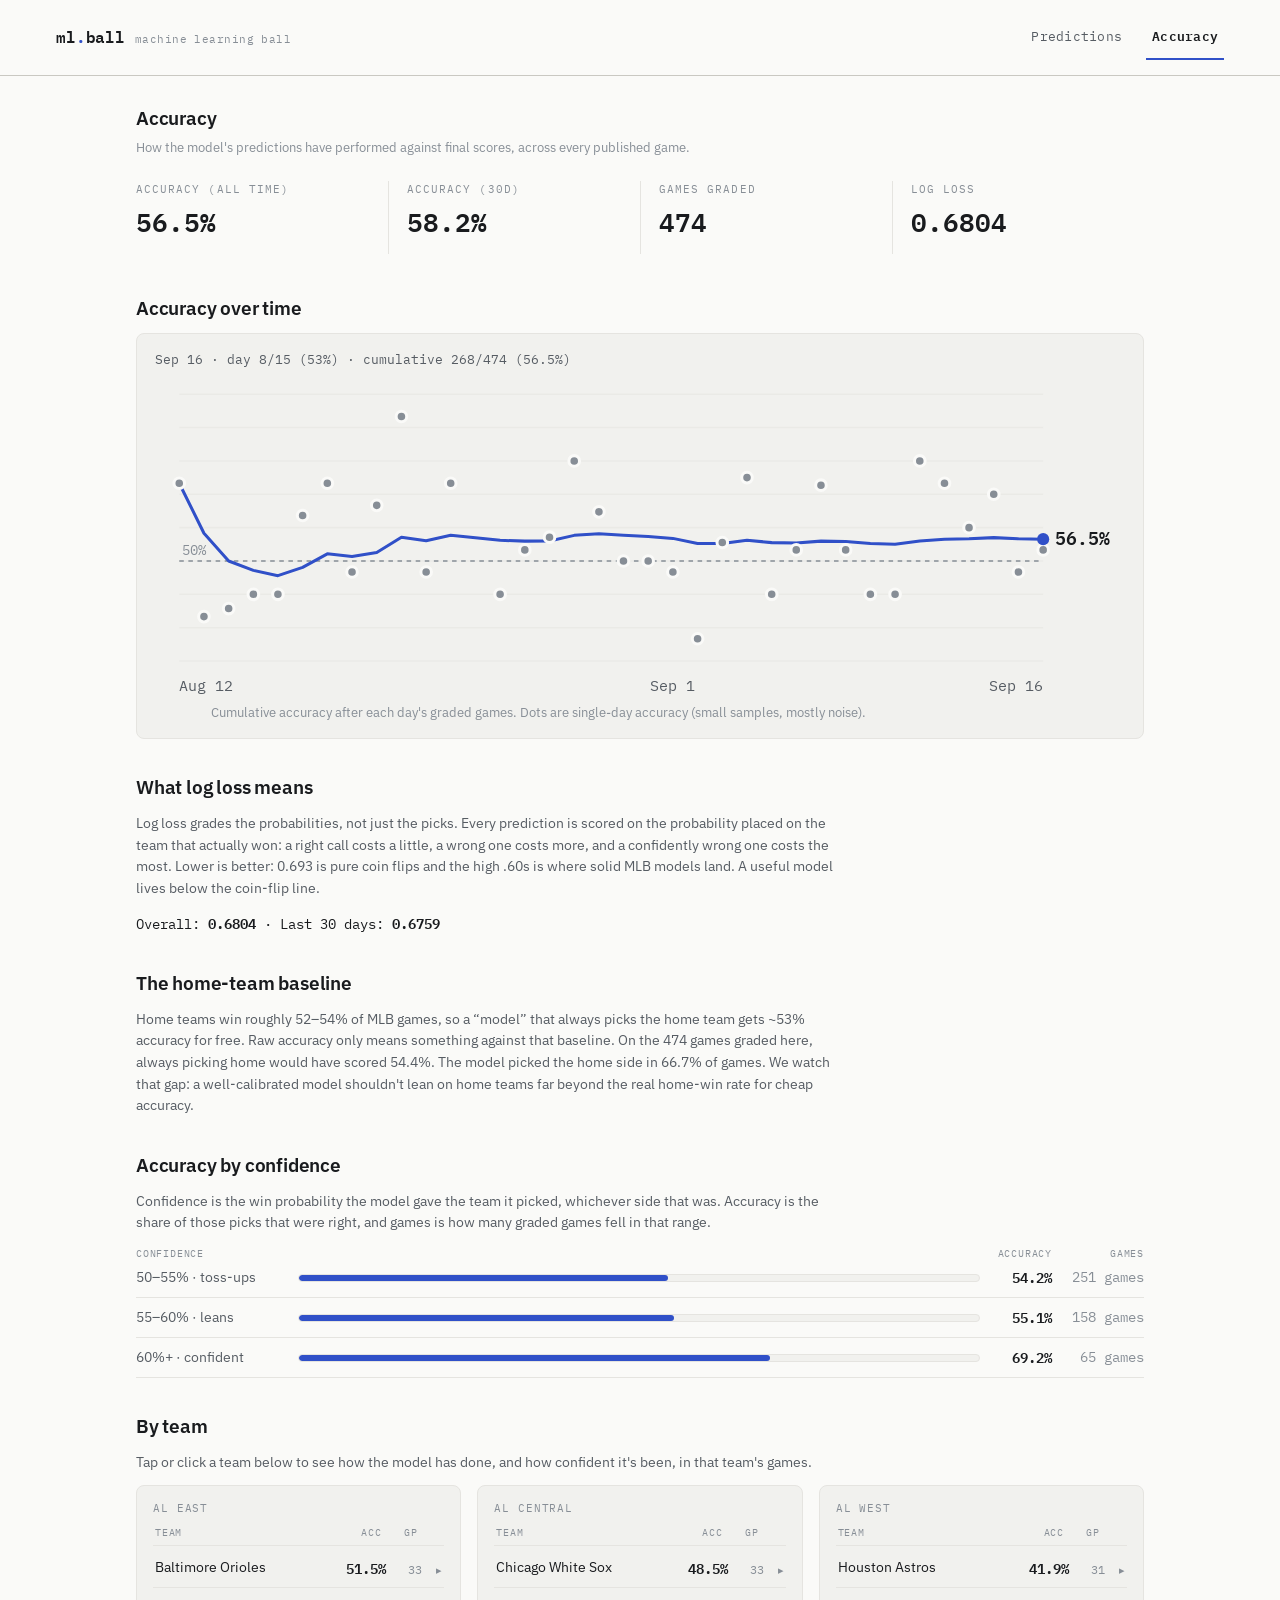
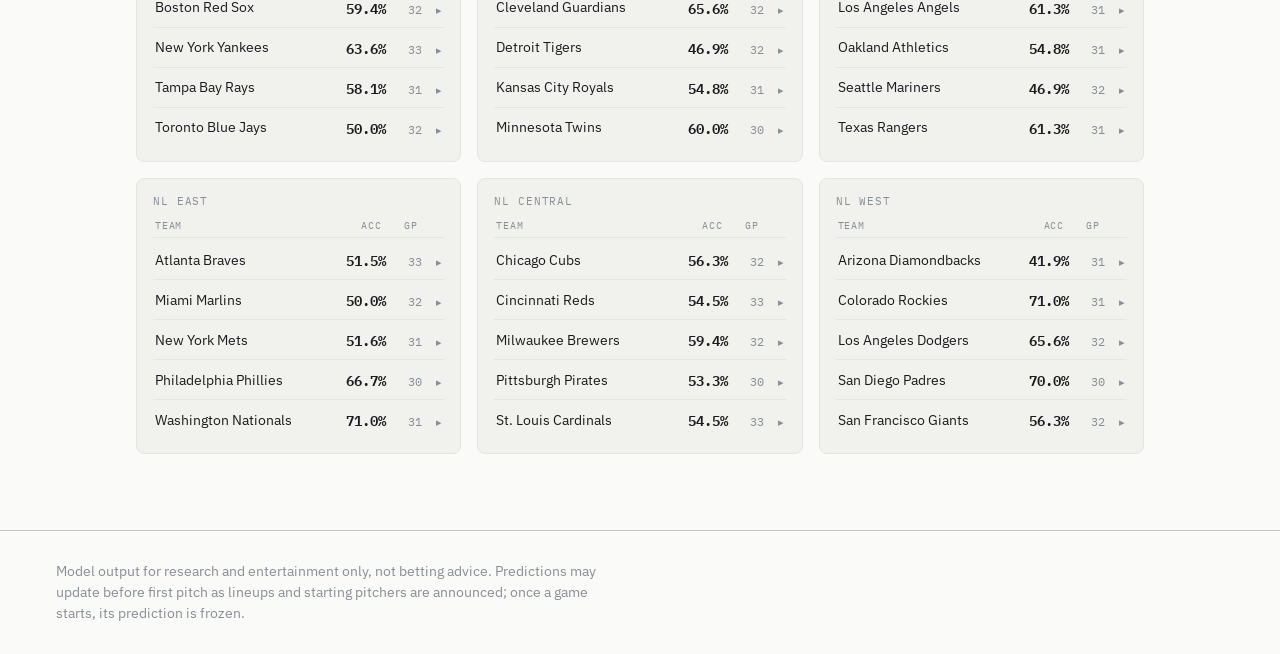
==== accuracy.html @ 1ff34211 "Sticky headers, preview ledger rebuild, mobile lineup readability Predictions page: - Section labels" ====
<!DOCTYPE html>
<html lang="en">
<head>
  <meta charset="utf-8" />
  <!-- Google tag (gtag.js) -->
  <script async src="https://www.googletagmanager.com/gtag/js?id=G-3453N0WTH1"></script>
  <script>
    window.dataLayer = window.dataLayer || [];
    function gtag(){dataLayer.push(arguments);}
    gtag('js', new Date());
    gtag('config', 'G-3453N0WTH1');
  </script>
  <meta name="viewport" content="width=device-width, initial-scale=1" />
  <title>Accuracy · ml.ball</title>
  <meta name="description" content="How accurate are ml.ball's MLB win-probability predictions? Track record, calibration, and per-team breakdowns." />
  <link rel="icon" href="data:image/svg+xml,<svg xmlns=%22http://www.w3.org/2000/svg%22 viewBox=%220 0 100 100%22><text y=%22.9em%22 font-size=%2290%22>⚾</text></svg>" />
  <link rel="preconnect" href="https://fonts.googleapis.com" />
  <link rel="preconnect" href="https://fonts.gstatic.com" crossorigin />
  <link href="https://fonts.googleapis.com/css2?family=IBM+Plex+Sans:wght@400;500;600&family=IBM+Plex+Mono:wght@400;500;600&display=swap" rel="stylesheet" />
  <link rel="stylesheet" href="assets/site.css?v=6c0a5f46" />
</head>
<body>
  <header class="nav">
    <div class="brand-group">
      <a class="brand" href="./" title="machine learning ball · major league baseball">ml<span class="dot">.</span>ball</a>
      <span class="brand-sub">machine learning ball</span>
    </div>
    <nav class="tabs" aria-label="Site sections">
      <a class="tab" href="./">Predictions</a>
      <a class="tab active" href="accuracy.html" aria-current="page">Accuracy</a>
    </nav>
  </header>

  <main id="accuracy-page">
    <div class="section-head">
      <h2>Accuracy</h2>
    </div>
    <p class="slate-note">How the model's predictions have performed against final scores, across every published game.</p>

    <section class="record-strip" aria-label="Track record">
      <div class="stat"><div class="label">Accuracy (all time)</div><div class="value" id="acc-stat-acc">-</div></div>
      <div class="stat"><div class="label">Accuracy (30d)</div><div class="value" id="acc-stat-30d">-</div></div>
      <div class="stat"><div class="label">Games graded</div><div class="value" id="acc-stat-n">-</div></div>
      <div class="stat"><div class="label">Log loss</div><div class="value" id="acc-stat-ll">-</div></div>
    </section>

    <section class="acc-section" aria-label="Accuracy over time">
      <h2>Accuracy over time</h2>
      <div class="acc-history-panel" id="acc-history-panel"></div>
    </section>

    <section class="acc-section" aria-label="What log loss means">
      <h2>What log loss means</h2>
      <p class="acc-explainer">Log loss grades the probabilities, not just the picks. Every prediction is scored on the probability placed on the team that actually won: a right call costs a little, a wrong one costs more, and a confidently wrong one costs the most. Lower is better: 0.693 is pure coin flips and the high .60s is where solid MLB models land. A useful model lives below the coin-flip line.</p>
      <div id="acc-logloss-stats"></div>
    </section>

    <section class="acc-section" aria-label="The home-team baseline">
      <h2>The home-team baseline</h2>
      <div id="acc-home-baseline"></div>
    </section>

    <section class="acc-section" aria-label="Accuracy by confidence">
      <h2>Accuracy by confidence</h2>
      <p class="acc-explainer">Confidence is the win probability the model gave the team it picked, whichever side that was. Accuracy is the share of those picks that were right, and games is how many graded games fell in that range.</p>
      <div class="acc-conf-head" id="acc-confidence-head" aria-hidden="true" hidden>
        <div class="acc-conf-head-label">Confidence</div>
        <div class="acc-conf-head-bar"></div>
        <div class="acc-conf-head-value">Accuracy</div>
        <div class="acc-conf-head-n">Games</div>
      </div>
      <div id="acc-confidence-rows"></div>
    </section>

    <section class="acc-section" aria-label="Accuracy by team">
      <h2>By team</h2>
      <p class="acc-explainer">Tap or click a team below to see how the model has done, and how confident it's been, in that team's games.</p>
      <div class="acc-team-panels" id="acc-team-panels"></div>
      <p class="stale-note" id="acc-team-stale" hidden>Not available yet. Check back soon.</p>
    </section>
  </main>

  <footer>
    <div class="disclaimer">
      Model output for research and entertainment only, not betting advice.
      Predictions may update before first pitch as lineups and starting
      pitchers are announced; once a game starts, its prediction is frozen.
    </div>
  </footer>

  <script src="assets/app.js?v=6874039f" data-root="."></script>
</body>
</html>
---- assets/site.css ----
/* ml.ball design system — "Ledger": light lab-report, IBM Plex Sans + Plex
   Mono, hairlines only, single cobalt accent + semantic win/loss/warning. */

:root {
  --paper: #fafaf8;
  --paper-2: #f1f1ee;
  --ink: #191b1e;
  --muted: #565c63;
  --faint: #878e96;
  --rule: #e5e4e0;
  --rule-strong: #c9c8c2;
  --accent: #3050c8;
  --win: #1a7f4e;
  --loss: #b3372f;
  --warn: #9a6b00;
  --radius: 8px;
  --nav-h: 64px;
  /* the live .nav element overwrites --nav-h on document.documentElement
     (updateNavHeightVar/initNavHeightSync in app.js), so this fallback only
     governs first paint before JS runs; --sticky-top is the single pin point
     every sticky element below the nav uses, with 8px of deliberate
     breathing room so a sticky bar reads as its own element rather than
     flush against the nav's bottom rule. */
  --sticky-top: calc(var(--nav-h, 64px) + 8px);
  --font-sans: "IBM Plex Sans", ui-sans-serif, system-ui, sans-serif;
  --font-mono: "IBM Plex Mono", ui-monospace, "SF Mono", Menlo, monospace;
  color-scheme: light;
}

* { box-sizing: border-box; }

html { scroll-behavior: smooth; }

body {
  margin: 0;
  background: var(--paper);
  color: var(--ink);
  font-family: var(--font-sans);
  font-size: 15px;
  line-height: 1.55;
  -webkit-font-smoothing: antialiased;
}

a { color: var(--accent); text-decoration: none; }
a:hover { text-decoration: underline; text-underline-offset: 3px; }

code, .mono { font-family: var(--font-mono); font-size: 0.92em; }

/* ---------- nav ---------- */

.nav {
  display: flex;
  align-items: center;
  justify-content: space-between;
  gap: 28px;
  padding: 15px clamp(20px, 5vw, 56px);
  border-bottom: 1px solid var(--rule-strong);
  backdrop-filter: blur(8px);
  position: sticky;
  top: 0;
  background: color-mix(in srgb, var(--paper) 94%, transparent);
  z-index: 10;
}

.brand-group { display: flex; align-items: baseline; gap: 10px; min-width: 0; }

.nav .brand {
  font-family: var(--font-mono);
  font-weight: 600;
  font-size: 16px;
  letter-spacing: -0.01em;
  color: var(--ink);
}
.nav .brand:hover { text-decoration: none; }
.nav .brand .dot { color: var(--accent); }

.brand-sub {
  font-family: var(--font-mono);
  font-size: 11px;
  color: var(--faint);
  letter-spacing: 0.04em;
  white-space: nowrap;
}

@media (max-width: 560px) {
  .brand-sub { display: none; }
}

/* ---------- page nav (index.html / accuracy.html, in-header) ---------- */

.tabs {
  display: flex;
  align-items: center;
  gap: 18px;
  flex-shrink: 0;
}

.tab {
  font-family: var(--font-mono);
  font-size: 12.5px;
  letter-spacing: 0.02em;
  color: var(--muted);
  display: inline-flex;
  align-items: center;
  padding: 12px 6px;
  border-bottom: 2px solid transparent;
}
.tab:hover { color: var(--ink); text-decoration: none; }
.tab.active { color: var(--ink); font-weight: 600; border-bottom-color: var(--accent); }
.tab:focus-visible { outline: 2px solid var(--accent); outline-offset: -2px; }

/* ---------- record strip ---------- */

.record-strip {
  max-width: 1120px;
  margin: 0 auto;
  padding: 24px clamp(20px, 5vw, 56px) 6px;
  display: grid;
  grid-template-columns: repeat(auto-fit, minmax(140px, 1fr));
}

.stat { padding: 0 18px 12px 0; }
.stat + .stat { border-left: 1px solid var(--rule); padding-left: 18px; }
.stat .label { font-family: var(--font-mono); font-size: 10.5px; letter-spacing: 0.1em; text-transform: uppercase; color: var(--faint); }
.stat .value { font-family: var(--font-mono); font-variant-numeric: tabular-nums; font-size: 26px; font-weight: 600; margin-top: 4px; color: var(--ink); }
.stat .value small { font-size: 14px; color: var(--muted); font-weight: 400; }

/* ---------- games grid ---------- */

.section-head {
  max-width: 1120px;
  margin: 0 auto;
  padding: 28px clamp(20px, 5vw, 56px) 4px;
  display: flex;
  align-items: baseline;
  gap: 14px;
  flex-wrap: wrap;
}
.section-head h2 {
  font-family: var(--font-sans);
  font-size: 19px;
  font-weight: 600;
  letter-spacing: -0.01em;
  margin: 0;
  color: var(--ink);
}
.section-head .date { font-family: var(--font-mono); color: var(--muted); font-size: 13px; }

.slate-note {
  max-width: 1120px;
  margin: 0 auto;
  padding: 0 clamp(20px, 5vw, 56px);
  color: var(--faint);
  font-size: 12.5px;
}

.record-line {
  max-width: 1120px;
  margin: 0 auto;
  padding: 22px clamp(20px, 5vw, 56px) 4px;
  color: var(--muted);
  font-size: 13px;
}
/* defensive, mirroring .legend-jump[hidden]'s own reasoning — no author
   `display` rule is set on .record-line itself, so the UA [hidden] rule
   should already apply, but this guards against that ever changing. */
.record-line[hidden] { display: none; }
.record-line .record-line-num {
  font-family: var(--font-mono);
  font-variant-numeric: tabular-nums;
  color: var(--ink);
}

.legend-jump { margin-top: 4px; }
/* defensive, mirroring .chip-legend[hidden]'s own reasoning — no author
   `display` rule is set on .legend-jump itself, so the UA [hidden] rule
   should already apply, but this guards against that ever changing. */
.legend-jump[hidden] { display: none; }

.date-nav { display: flex; align-items: center; gap: 10px; font-family: var(--font-mono); font-size: 13px; color: var(--muted); }

.nav-arrow {
  font-family: var(--font-mono);
  font-size: 13px;
  line-height: 1;
  color: var(--muted);
  background: none;
  border: 1px solid var(--rule-strong);
  border-radius: 4px;
  width: 25px;
  height: 25px;
  display: inline-flex;
  align-items: center;
  justify-content: center;
  padding: 0;
  cursor: pointer;
}
.nav-arrow:hover:not(:disabled) { border-color: var(--ink); color: var(--ink); }
.nav-arrow:focus-visible { outline: 2px solid var(--accent); outline-offset: 1px; }
.nav-arrow:disabled {
  opacity: 0.35;
  cursor: not-allowed;
  color: var(--faint);
}

.back-today { font-size: 13px; color: var(--accent); white-space: nowrap; }
.back-today:focus-visible { outline: 2px solid var(--accent); outline-offset: 2px; }

.day-record {
  display: flex;
  flex-direction: column;
  gap: 2px;
  max-width: 100%;
}
.day-record-count { font-family: var(--font-mono); color: var(--muted); font-size: 13px; }
.day-record-note { font-family: var(--font-sans); color: var(--muted); font-size: 12px; }

/* visually hidden but still announced by screen readers (used for the
   polite live-region status next to the date line, since #games itself
   is no longer a live region — see site.css .games / app.js renderDashboard) */
.sr-only {
  position: absolute;
  width: 1px;
  height: 1px;
  padding: 0;
  margin: -1px;
  overflow: hidden;
  clip: rect(0, 0, 0, 0);
  white-space: nowrap;
  border: 0;
}

/* ---------- ledger slate (home page game list) ---------- */

.slate-list {
  max-width: 1120px;
  margin: 0 auto;
  padding: 6px clamp(20px, 5vw, 56px) 56px;
}

.games { display: block; }

.slate-row {
  display: grid;
  grid-template-columns: minmax(0, 1fr) auto auto;
  grid-template-areas:
    "away apct aruns"
    "mid  mid  ."
    "home hpct hruns"
    "flags flags flags";
  column-gap: 16px;
  align-items: start;
  padding: 12px 16px 12px 10px;
  border-bottom: 1px solid var(--rule);
  color: inherit;
}
a.slate-row:hover { background: var(--paper-2); text-decoration: none; }
a.slate-row:focus-visible { outline: 2px solid var(--accent); outline-offset: -2px; }

/* chevron affordance: CSS-only — matches only an actual <a class="slate-row">
   link (never a plain <div class="slate-row"> row for a date without
   details, and never #slate-head, which is a <div>). Placed as a grid item
   on the mid (@ + time) row, in the "." cell of the runs column
   (grid-template-areas "mid mid ." above) — vertically it lines up with the
   @/time line rather than the row's vertical center (which sits lower, past
   the flags line). `width: 0` + `overflow: visible` keeps the box from
   contributing to the runs column's own width — the glyph itself overflows
   rightward into the row's 16px right padding gutter, landing at the same
   x position the old absolutely-positioned chevron used. */
a.slate-row::after {
  content: "›" / "";
  grid-row: 2;
  grid-column: 3;
  justify-self: end;
  align-self: center;
  width: 0;
  overflow: visible;
  white-space: nowrap;
  font-family: var(--font-mono);
  color: var(--faint);
  font-size: 16px;
}
a.slate-row:hover::after { color: var(--accent); }

/* minimal column-header row (#slate-head) — shares .slate-row's own grid
   template so its two labels sit exactly over the pct/runs columns below;
   rows 2-4 of that template stay empty here, so the row collapses to a
   single visible line. Shown only when the slate renders as one flat list:
   a bucketed slate gives every section header the same labels instead (see
   .slate-section-label below and setSlateHeadVisible in app.js). */
.slate-head {
  padding: 0 16px 6px 10px;
  border-bottom-color: var(--rule-strong);
}
/* .slate-row's own `display: grid` is an author rule, so it otherwise beats
   the [hidden] UA rule's `display: none` on origin priority alone (a
   same-specificity author-vs-UA tie always goes to the author) — restated
   here to make the `el.hidden = true` toggle in setSlateHeadVisible actually
   hide the element. */
.slate-head[hidden] { display: none; }
/* the column labels themselves are shared by both carriers — the global
   #slate-head row and each per-bucket .slate-section-label header — since
   both sit on .slate-row's grid and only differ in which of them is on
   screen. Unscoped so the two can't drift apart. */
.col-label {
  font-family: var(--font-mono);
  font-size: 10px;
  letter-spacing: 0.1em;
  text-transform: uppercase;
  color: var(--faint);
  text-align: right;
  align-self: end;
}
.col-win { grid-area: apct; }
.col-final { grid-area: aruns; min-width: 80px; }

/* fully-ungraded slate: the FINAL column has nothing to show (times moved
   into the mid-line separator), so collapse its reserved width and hide the
   header label — set/removed on #games and #slate-head each render (see
   renderDashboard). Slates with at least one graded game keep the default
   80px reservation above so mixed slates stay column-aligned. The width
   half of this has to reach the per-bucket section headers inside #games
   too, since each of them reserves the same runs column its own rows do
   (slateSectionHeadHtml) and would otherwise hold 80px open while the rows
   under it collapsed to nothing. The label half doesn't: only the finished
   bucket is ever given a FINAL label, and that bucket is non-empty under
   exactly the condition (some game has a final score) that keeps .no-finals
   off in the first place, so a section header's cell is empty here anyway. */
.no-finals .runs-cell, .no-finals .col-final, .slate-head.no-finals .col-final { min-width: 0; }
.slate-head.no-finals .col-final { display: none; }

/* slate section header (slateSectionHeadHtml in app.js) — heads the
   upcoming / finished / in-progress sections, one above every non-empty
   bucket, a single-bucket day included. It carries .slate-row too, so
   the bucket name and its column labels ride the same grid as the rows
   beneath and land over the columns they name; its horizontal padding
   therefore has to match .slate-row's own (10px left, 16px right) or the
   labels drift off their columns. Each header lives inside its own
   <section class="slate-section"> wrapping that bucket's rows, so position:
   sticky constrains it to that bucket alone — it sticks under the nav while
   its own rows scroll past, then gets pushed out by the next section
   instead of the three piling up on top of each other (which is what
   happens if a sticky element's containing block is shared with its
   siblings). */
.slate-section-label {
  position: sticky;
  top: var(--sticky-top);
  z-index: 3;
  background: var(--paper);
  /* --sticky-top is nav height + 8px, and unlike the shadowed floating
     .game-sticky bar this header is flat and full-width, so that 8px reads as
     a transparent slot with row text scrolling through it. Paint it with the
     page background instead of moving the shared pin point. */
  box-shadow: 0 -8px 0 var(--paper);
  padding: 14px 16px 4px 10px;
  border-bottom: 1px solid var(--rule-strong);
}
/* the bucket name keeps the mono uppercase letter-spaced treatment this
   header has always had, but it lives on the name itself rather than on the
   container: as a container rule it inherited into the .col-label spans and
   overrode their lighter, smaller look (weight above all). */
.slate-section-label .section-name {
  grid-area: away;
  font-family: var(--font-mono);
  font-size: 11.5px;
  font-weight: 600;
  letter-spacing: 0.1em;
  text-transform: uppercase;
  color: var(--muted);
  align-self: end;
}

.team-cell { display: flex; flex-direction: column; gap: 1px; min-width: 0; }
.mcode { font-family: var(--font-mono); font-weight: 600; font-size: 16px; line-height: 1.2; color: var(--ink); }
.team-cell .sp { font-size: 12.5px; color: var(--muted); white-space: nowrap; overflow: hidden; text-overflow: ellipsis; max-width: 100%; }
.slate-row .team-cell.away { grid-area: away; }
.slate-row .team-cell.home { grid-area: home; }

.code-line { display: flex; align-items: baseline; }

/* separator row between a ledger row's away/home lines — carries the "@" of
   the standard "AWAY @ HOME" notation plus, whenever the start time is
   known (graded or not), that time right-aligned at the win-prob column
   edge (see .game-time below). Spans the away+apct columns
   (grid-template-areas "mid mid ."), leaving the FINAL column untouched. */
.slate-row .mid-line {
  grid-area: mid;
  display: flex;
  justify-content: space-between;
  align-items: baseline;
  padding: 3px 0 4px;
}
.at-sep {
  font-family: var(--font-mono);
  font-size: 13px;
  color: var(--faint);
  line-height: 1;
}

.pct-cell {
  font-family: var(--font-mono);
  font-size: 16px;
  line-height: 1.2;
  font-variant-numeric: tabular-nums;
  text-align: right;
  white-space: nowrap;
  color: var(--muted);
  font-weight: 400;
}
.pct-cell.fav { color: var(--accent); font-weight: 600; }
.slate-row .pct-cell { grid-area: apct; align-self: center; }
.slate-row .pct-cell.home { grid-area: hpct; }

.row-flags { grid-area: flags; display: flex; gap: 4px; flex-wrap: wrap; margin-top: 8px; }
.row-flags .contested-chip { margin: 0; }

.runs-cell {
  font-family: var(--font-mono);
  font-size: 16px;
  line-height: 1.2;
  font-variant-numeric: tabular-nums;
  text-align: right;
  white-space: nowrap;
  min-width: 80px;
  color: var(--ink);
  font-weight: 600;
}
.runs-cell.muted { color: var(--muted); font-weight: 400; }
.slate-row .runs-cell { grid-area: aruns; align-self: center; }
.slate-row .runs-cell.home { grid-area: hruns; }

/* game's start time (shown whether or not the game is graded) — rides the
   mid separator row alongside the "@" (see .mid-line above), right-aligned
   at the win-prob column edge via .mid-line's own flex layout; no longer
   independently grid-positioned. */
.game-time {
  font-family: var(--font-mono);
  font-size: 12px;
  color: var(--muted);
}

/* legacy matchup/team layout — .matchup/.at are shared with the next-day
   preview cards (previewGameCard, which now stacks .team-cell/.mcode/.sp
   inside it for visual consistency with the ledger row above); .team/.code/
   .pct are used only by game.html's win-probability header
   (renderGameHeaderHtml) */

.matchup {
  display: flex;
  justify-content: space-between;
  align-items: center;
  margin-bottom: 4px;
}
.matchup .team-cell.away { align-items: flex-start; }
.matchup .team-cell.home { align-items: flex-end; text-align: right; }
.matchup .team-cell .sp { max-width: 140px; }
.team { display: flex; flex-direction: column; gap: 2px; min-width: 0; }
.team.away { align-items: flex-start; }
.team.home { align-items: flex-end; text-align: right; }
.team .code { font-family: var(--font-mono); font-weight: 600; font-size: 20px; letter-spacing: 0.01em; color: var(--ink); }
.team .sp { font-size: 12.5px; color: var(--muted); white-space: nowrap; overflow: hidden; text-overflow: ellipsis; max-width: 140px; }
.at { color: var(--faint); font-size: 13px; padding: 0 10px; }

.team .pct { font-family: var(--font-mono); font-size: 15px; font-weight: 600; }
.pct.fav { color: var(--accent); }
.pct.dog { color: var(--muted); font-weight: 400; }

.contested-chip {
  display: inline-block;
  font-family: var(--font-mono);
  font-size: 10px;
  letter-spacing: 0.05em;
  text-transform: uppercase;
  color: var(--accent);
  border: 1px solid var(--accent);
  border-radius: 3px;
  padding: 1.5px 6px;
  margin: 2px 0 6px;
  white-space: nowrap;
}

.flags { display: flex; gap: 6px; flex-wrap: wrap; min-height: 22px; }
.flag {
  display: inline-block;
  font-size: 10px;
  font-family: var(--font-mono);
  letter-spacing: 0.05em;
  text-transform: uppercase;
  border-radius: 3px;
  padding: 1.5px 6px;
  border: 1px solid var(--rule-strong);
  color: var(--faint);
  white-space: nowrap;
}
.flag.warn { color: var(--warn); border-color: var(--warn); }
.flag.win, .flag.result-win { color: var(--win); border-color: var(--win); }
.flag.ok { color: var(--win); border-color: var(--win); }
.flag.loss, .flag.result-loss { color: var(--loss); border-color: var(--loss); }
.flag.quiet { color: var(--faint); border-color: var(--rule); }

/* ---------- chip legend (collapsible, index.html) ---------- */

.chip-legend {
  max-width: 1120px;
  margin: 10px auto 0;
  padding: 0 calc(clamp(20px, 5vw, 56px) + 10px);
  scroll-margin-top: calc(var(--nav-h, 64px) + 12px);
}
/* defensive, mirroring .slate-head[hidden]'s own reasoning — no author
   `display` rule is set on .chip-legend itself, so the UA [hidden] rule
   should already apply, but this guards against that ever changing. */
.chip-legend[hidden] { display: none; }
.chip-legend summary {
  cursor: pointer;
  font-family: var(--font-mono);
  font-size: 10px;
  letter-spacing: 0.1em;
  text-transform: uppercase;
  color: var(--faint);
  list-style: none;
}
.chip-legend summary::-webkit-details-marker { display: none; }
.chip-legend summary::before { content: "▸ " / ""; }
.chip-legend[open] summary::before { content: "▾ " / ""; }
.chip-legend summary:hover { color: var(--muted); }
.chip-legend summary:focus-visible { outline: 2px solid var(--accent); outline-offset: 2px; }
.legend-rows {
  display: grid;
  gap: 7px 0;
  padding: 10px 0 4px;
}
/* fixed 200px label column so every description starts at the same x —
   200px comfortably clears the widest chips ("SP: SOURCES DISAGREE" /
   "LINEUPS: UNAVAILABLE", both 20 chars at 10px IBM Plex Mono: ~120px of
   glyph advance + ~10px letter-spacing + 12px padding + 2px border ≈ 144px). */
.legend-row { display: grid; grid-template-columns: 200px 1fr; gap: 2px 12px; align-items: baseline; }
.legend-row > :first-child { justify-self: start; }
.legend-row .contested-chip { margin: 0; }
.legend-text { font-size: 12.5px; color: var(--muted); }

/* nested inside #games (a block container) rather than replacing it —
   span the full row width instead of collapsing into a grid column */
.empty-state { color: var(--muted); }
.empty-state .box {
  border: 1px dashed var(--rule-strong);
  border-radius: var(--radius);
  padding: 40px;
  text-align: center;
}

/* ---------- next-day preview ---------- */

.preview-banner {
  display: flex;
  align-items: center;
  gap: 10px;
  flex-wrap: wrap;
  border: 1px dashed var(--rule-strong);
  border-radius: var(--radius);
  background: var(--paper-2);
  padding: 12px 16px;
  margin-bottom: 4px;
}
.preview-banner-tag {
  font-family: var(--font-mono);
  font-size: 11px;
  font-weight: 600;
  letter-spacing: 0.08em;
  text-transform: uppercase;
  color: var(--warn);
  border: 1px solid var(--warn);
  border-radius: 999px;
  padding: 2px 10px;
  white-space: nowrap;
}
.preview-banner-copy { color: var(--muted); font-size: 13.5px; }
.preview-banner-updated { color: var(--faint); font-size: 12px; font-family: var(--font-mono); flex-basis: 100%; }

/* preview rows (previewGameCard) reuse .slate-row's grid wholesale — same
   away/apct/aruns, mid, home/hpct/hruns, flags areas — plus one full-width
   row under each team's line (adet/hdet) for that starter's own collapsed
   season expander. One shared expander at the bottom of the row read as if
   it belonged to both teams; a row per starter keeps each table attached to
   the pitcher's line directly above it. The FINAL column (aruns/hruns) is
   simply never given content here (a preview never has a result), so that
   grid track collapses to zero width on its own, same as any other empty
   grid track. */
.preview-row {
  grid-template-areas:
    "away apct aruns"
    "adet adet adet"
    "mid  mid  ."
    "home hpct hruns"
    "hdet hdet hdet"
    "flags flags flags";
  /* dashed, not solid: the same preview-vs-prediction cue the old
     .preview-card border used, now carried by the row rhythm instead of a
     card edge. */
  border-bottom-style: dashed;
  border-bottom-color: var(--rule-strong);
}

/* records + venue collapsed into one line (previewGameCard's metaHtml),
   stacked above the flag chips inside the row's own "flags" grid area
   rather than claiming a template row of its own. */
.preview-foot {
  grid-area: flags;
  display: flex;
  flex-direction: column;
  gap: 6px;
  margin-top: 8px;
}
.preview-foot .meta-row { font-size: 13px; }
.preview-foot .row-flags { margin-top: 0; }

/* the small "ERA" unit label riding a preview row's pct-cell (previewEraHtml)
   — the column has no dedicated header on this page (see the #slate-head
   discussion in app.js), so the unit rides every cell instead. */
.pct-cell .pct-unit {
  font-size: 10px;
  font-weight: 400;
  letter-spacing: 0.04em;
  text-transform: uppercase;
  color: var(--faint);
  margin-left: 3px;
}

/* collapsed season expander, one per starter (previewGameCard) — summary
   styling mirrors #chip-legend's own disclosure triangle so the two
   collapsible affordances on the site read as the same control. min-width: 0
   keeps a wide expanded table from growing the row's auto tracks out from
   under the two team lines instead of scrolling inside .table-scroll. */
.preview-det { margin-top: 4px; min-width: 0; }
.preview-det.away { grid-area: adet; }
.preview-det.home { grid-area: hdet; }
.preview-det summary {
  cursor: pointer;
  font-family: var(--font-mono);
  font-size: 10px;
  letter-spacing: 0.1em;
  text-transform: uppercase;
  color: var(--faint);
  list-style: none;
}
.preview-det summary::-webkit-details-marker { display: none; }
.preview-det summary::before { content: "▸ " / ""; }
.preview-det[open] summary::before { content: "▾ " / ""; }
.preview-det summary:hover { color: var(--muted); }
.preview-det summary:focus-visible { outline: 2px solid var(--accent); outline-offset: 2px; }

/* the 6-column season table spans the whole row width (a ledger row is much
   narrower than game.html's .detail-grid) and keeps .table-scroll's
   max-width: 100%, so at 360px it wraps/scrolls within the row rather than
   widening it. */
.preview-det-body { padding-top: 8px; }
.preview-det-body .lineup-table { margin-top: 4px; }

/* ---------- footer ---------- */

footer {
  border-top: 1px solid var(--rule-strong);
  padding: 30px clamp(20px, 5vw, 56px);
  color: var(--faint);
  font-size: 13.5px;
  display: flex;
  gap: 20px;
  flex-wrap: wrap;
  justify-content: space-between;
}
footer a { color: var(--muted); }

.disclaimer { max-width: 560px; }

/* ---------- game detail ---------- */

.game-detail {
  max-width: 1120px;
  margin: 0 auto;
  padding: 26px clamp(20px, 5vw, 56px) 80px;
}

.back-nav {
  display: flex;
  align-items: baseline;
  flex-wrap: wrap;
  gap: 4px 12px;
  margin-bottom: 18px;
}
.back-link {
  font-family: var(--font-mono);
  font-size: 13px;
  font-weight: 500;
  color: var(--accent);
  white-space: nowrap;
}
.back-link:hover { text-decoration: underline; }
.back-link:focus-visible { outline: 2px solid var(--accent); outline-offset: 2px; }
.back-nav-matchup { font-size: 13px; color: var(--faint); }

.game-header { margin-bottom: 10px; }

.micro-label {
  font-family: var(--font-mono);
  font-size: 11px;
  letter-spacing: 0.08em;
  text-transform: uppercase;
  color: var(--faint);
  margin: 0 0 6px;
}

.detail-section { margin: 34px 0; }
.detail-section h2 {
  font-family: var(--font-sans);
  font-size: 19px;
  font-weight: 600;
  letter-spacing: -0.01em;
  margin: 0 0 12px;
  color: var(--ink);
}
.detail-section h3 {
  font-family: var(--font-sans);
  font-size: 15px;
  font-weight: 600;
  margin: 0 0 10px;
  color: var(--ink);
}
.team-tag { color: var(--ink); font-weight: 600; }

.game-meta { margin-top: 12px; display: flex; flex-direction: column; gap: 4px; }
.meta-row { font-size: 14px; color: var(--muted); }

.detail-grid {
  display: grid;
  grid-template-columns: 1fr;
  gap: 20px;
}
@media (min-width: 900px) {
  .detail-grid { grid-template-columns: 1fr 1fr; }
}

/* min-width: 0 is LOAD-BEARING — do not delete it as a no-op.
   These panels are grid items (.detail-grid) and flex items, which default to
   min-width: auto: that floors an item at its *min-content* width instead of
   letting it shrink. The SP season table is wider than a phone viewport, so
   .sp-panel's min-content is ~352px inside a 332px column at 360px wide; the
   panel then refuses to shrink, pushes the grid past the viewport, and the
   whole page scrolls sideways (measured document.scrollWidth 366 vs 360).
   min-width: 0 lets the panel shrink to its column so the wide table scrolls
   inside its own .table-scroll, which is where the scrolling belongs. */
.lineup-panel, .sp-panel, .form-col {
  min-width: 0;
  border: 1px solid var(--rule);
  border-radius: var(--radius);
  background: var(--paper-2);
  padding: 16px 18px;
}
.lineup-panel p, .sp-panel p { margin: 6px 0; font-size: 14px; color: var(--muted); }

.lineup-table {
  width: 100%;
  border-collapse: collapse;
  font-size: 13px;
  margin-top: 8px;
}
.lineup-table th, .lineup-table td {
  padding: 6px 8px;
  text-align: left;
  border-bottom: 1px solid var(--rule);
}
.lineup-table th {
  font-family: var(--font-mono);
  color: var(--faint);
  font-size: 10.5px;
  text-transform: uppercase;
  letter-spacing: 0.08em;
  font-weight: 500;
}
.lineup-table td.lg-avg { color: var(--faint); font-style: italic; }
.lineup-table .player-name {
  display: inline-block;
  max-width: 19ch;
  overflow: hidden;
  text-overflow: ellipsis;
  white-space: nowrap;
  vertical-align: bottom;
}

/* ---------- mobile-safe wide tables ---------- */

.table-scroll {
  overflow-x: auto;
  -webkit-overflow-scrolling: touch;
  max-width: 100%;
}
.table-scroll th, .table-scroll td { white-space: nowrap; }

.sp-season-table th, .sp-season-table td { text-align: center; }

/* The collapsed lineup table (game.html) is the one table-scroll consumer
   cut down to fit 360px without horizontal scrolling (5 columns instead of
   8 — see lineupPanelHtml in app.js), so it's the one deliberately NOT
   wrapped in .table-scroll: overflow-x: auto there would compute
   overflow-y to auto too (CSS spec), turning the table into its own scroll
   container and making a sticky thead stick to that box instead of the
   viewport. Scoped to .lineup-panel so this never touches the SP tables or
   the preview page's lineup table, which still scroll and don't want a
   sticky header. z-index stays below .game-sticky's 5 so the identity bar
   always wins when both are pinned at the top at once; the var(--sticky-top)
   fallback covers the instant before JS measures the real bar (or on any
   page without one). Background is .lineup-panel's own --paper-2, fully
   opaque so rows can't ghost through underneath while scrolling. The bottom
   rule has to be an inset shadow rather than the th's border: with
   border-collapse the border is painted by the table, not the cell, so it
   doesn't travel with the sticky th in Chromium/WebKit and pinned rows
   would slide flush against the header with no separating line. */
.lineup-panel .lineup-table thead th {
  position: sticky;
  top: var(--detail-sticky-top, var(--sticky-top));
  z-index: 4;
  background: var(--paper-2);
  box-shadow: inset 0 -1px 0 var(--rule);
}

/* ---------- expandable lineup rows ---------- */

/* has-detail rows are tabindex="0", so tabbing upward would otherwise scroll
   the focused row under the pinned thead (~29px: 10.5px/1.55 line box, 6px
   padding either side, 1px rule) and the .game-sticky bar already folded
   into --detail-sticky-top. */
.lineup-table tr.lineup-row {
  scroll-margin-top: calc(var(--detail-sticky-top, var(--sticky-top)) + 44px);
}
.lineup-table tr.lineup-row.has-detail { cursor: pointer; }
.lineup-table tr.lineup-row.has-detail:hover { background: var(--paper-2); }
.lineup-table tr.lineup-row.has-detail:focus-visible { outline: 2px solid var(--accent); outline-offset: -2px; }
.lineup-table tr.lineup-row.has-detail td { padding-top: 12px; padding-bottom: 12px; }
.lineup-table tr.lineup-row.has-detail .player-name {
  text-decoration: underline dotted;
  text-decoration-color: var(--rule-strong);
  text-underline-offset: 3px;
}
.lineup-table tr.lineup-row.has-detail:hover .player-name,
.lineup-table tr.lineup-row.has-detail:focus-visible .player-name,
.lineup-table tr.lineup-row.has-detail:hover .expand-caret,
.lineup-table tr.lineup-row.has-detail:focus-visible .expand-caret {
  color: var(--accent);
}
.expand-caret { display: inline-block; margin-left: 6px; color: var(--faint); font-size: 11px; }
.lineup-table tr.row-detail > td { background: var(--paper-2); border-left: 2px solid var(--accent); padding: 10px 12px; white-space: normal; }

.row-detail-section + .row-detail-section { margin-top: 12px; }
.row-detail-heading {
  font-family: var(--font-sans);
  font-size: 12.5px;
  font-weight: 600;
  color: var(--ink);
  margin: 0 0 6px;
}
/* auto-fill wraps to whatever the available width allows: ~3-4 pairs/line
   at a 360px phone, more on desktop, zero horizontal overflow either way. */
.stat-pair-grid {
  display: grid;
  grid-template-columns: repeat(auto-fill, minmax(60px, 1fr));
  gap: 8px 10px;
}
.stat-pair { display: flex; flex-direction: column; gap: 2px; }
.stat-pair-label { font-family: var(--font-mono); font-size: 10px; letter-spacing: 0.08em; text-transform: uppercase; color: var(--faint); }
.stat-pair-val { font-family: var(--font-mono); font-variant-numeric: tabular-nums; font-size: 13px; color: var(--ink); }

.lg-avg-mark { color: var(--warn); font-family: var(--font-mono); margin-left: 2px; cursor: help; line-height: 0; }

/* the numeral and its marker are one unit: an inline-block is a line-break
   opportunity even with no whitespace before it, and these columns are
   narrow enough that the marker would otherwise drop to a second line and
   double the row's height (see lineupPanelHtml's .rate-cell comment). */
.lineup-table td.rate-cell { white-space: nowrap; }

/* the marker's 10px comes out of these two columns' own left padding rather
   than out of the name column. At 360px the name cell is the one that gives
   way, and taking ~20px off it dropped the longest names' expand caret onto
   a second line, doubling those rows' height; paying for the markers here
   keeps every row one line tall and the table inside its panel. The numerals
   are left-aligned under a left-aligned header, so the header cells take the
   same padding or they stop lining up with the column they label. */
.lineup-table th.rate-cell, .lineup-table td.rate-cell { padding-left: 4px; }

/* quintile triangles on the collapsed lineup table's AVG/OPS cells
   (lineupRateMarkHtml). The span is a fixed width and renders on every row,
   empty in the neutral case, so a column never resizes as marks come and go
   between rows and the numerals above and below stay in one line. 8px of
   glyph plus a 2px gap is the whole cost per rate column: that table was cut
   to five columns to clear 360px without a horizontal scrollbar, and it
   still does. Deliberately smaller than the numeral it sits beside, so a
   marked row reads as a number with a mark next to it rather than as a
   coloured cell. Colours are the site's existing result tokens; green-up and
   red-down mean the same thing here as on a graded pick. */
.rate-mark {
  display: inline-block;
  width: 8px;
  margin-left: 2px;
  font-size: 8px;
  line-height: 1;
  vertical-align: 1px;
}
/* cursor: help only on a marker that actually has a title to show: the
   neutral span is an empty width reservation and must not advertise a
   tooltip it doesn't have. */
.rate-mark.up, .rate-mark.down { cursor: help; }
.rate-mark.up { color: var(--win); }
.rate-mark.down { color: var(--loss); }
.stale-note.lg-avg-legend { margin-top: 4px; }

/* the visible quintile legend under the lineup grid (renderLineupsHtml) —
   the same quiet .stale-note footnote treatment as the .lg-avg-legend line
   beside it, so it explains the tables without competing with them, and the
   glyphs inside it are the table's own .rate-mark spans, so a mark in the
   legend renders identically to the one in a cell. Each glyph stays on one
   line with the words it explains while the sentence itself wraps normally:
   the legend sits under a table that has to clear 360px without a
   horizontal scrollbar, so it must never establish a width of its own. */
.stale-note.quintile-legend { margin-top: 4px; }
.quintile-legend .ql-item { white-space: nowrap; }
/* the legend's glyphs are the only .rate-mark spans with no title of their
   own (the words next to them say it instead), so they drop the help cursor
   rather than advertise a tooltip that isn't there. */
.quintile-legend .rate-mark { cursor: auto; }

/* ---------- game-detail page-level floating identity bar ---------- */

/* #game-sticky is the bar's frame, and it sits outside the page flow. It
   used to be display: contents wrapped around a position: sticky bar, which
   took its scroll travel from the tall main.game-detail around it. The bar
   now has to be able to disappear while the real win-probability block in
   #game-header is still on screen (observeGameHeader in app.js), and an
   in-flow bar can only do that by leaving a hole where it was or by
   shifting every section below it at the moment it toggles. Out of flow it
   reserves nothing in either state, so revealing it is pure paint and the
   page never jumps. left/right: 0 with auto margins, plus .game-detail's
   own max-width and page padding, reproduce that content column exactly, so
   the bar still lines up with the sections it labels — the one thing that
   has to be kept in step by hand is that padding, which is repeated in the
   small-screen pass below because .game-detail's own is. Pointer events pass
   through the frame so the gutters beside the bar stay clickable; the bar
   itself takes them back below, as it had them when it was in flow. */
#game-sticky {
  position: fixed;
  top: var(--sticky-top);
  left: 0;
  right: 0;
  z-index: 5;
  margin: 0 auto;
  max-width: 1120px;
  padding: 0 clamp(20px, 5vw, 56px);
  pointer-events: none;
  transition: opacity 160ms ease, transform 160ms ease, visibility 0s;
}

/* tucked = #game-header's own win-probability block is still on screen, so
   this bar would be repeating it a few hundred pixels further down.
   visibility (not display) is what takes it out of the focus order and out
   of the accessibility tree; the opacity and the small lift are what the
   eye sees, and both are compositor-only, so neither costs a layout on a
   phone mid-scroll. The delay on visibility here lets the fade finish
   before the bar goes away; the undelayed one on the base rule brings it
   back the instant it is revealed. Without IntersectionObserver this class
   is never applied at all (app.js), so the bar just stays visible the way
   it always was. */
#game-sticky.tucked {
  opacity: 0;
  visibility: hidden;
  transform: translateY(-4px);
  transition: opacity 160ms ease, transform 160ms ease, visibility 0s linear 160ms;
}

@media (prefers-reduced-motion: reduce) {
  #game-sticky, #game-sticky.tucked { transition: none; }
}

.game-sticky {
  position: relative;
  pointer-events: auto;
  display: flex;
  align-items: center;
  justify-content: center;
  gap: 8px;
  margin: 0;
  padding: 8px 14px;
  border: 1px solid var(--rule-strong);
  border-radius: var(--radius);
  /* solid, not translucent: a blurred/translucent bar over scrolling page
     content is what made this read as fused with the nav above it. A solid
     paper fill plus a shadow reads as one floating element instead. */
  background: var(--paper);
  box-shadow: 0 2px 8px color-mix(in srgb, var(--ink) 12%, transparent);
  font-family: var(--font-mono);
  font-size: 12.5px;
  font-weight: 600;
}

/* --sticky-top is nav height + 8px, and those 8px are bare page: with the
   article scrolling underneath, the band between the nav's bottom rule and
   the bar reads as a transparent slot with text passing through it.
   .slate-section-label paints its own copy of this gap with a block shadow,
   but that label is flat and square, while this bar is bordered, radiused
   and already carries a drop shadow that a second, opaque shadow layer
   would have to be ordered against. A pseudo-element is simpler here: it
   covers the gap (running 1px up under the nav, so a fractional --nav-h
   can't leave a hairline seam) and keeps going down behind the bar, so the
   corner notches the border radius leaves open are opaque too, rather than
   the two places content still shows through. z-index: -1 puts it behind
   the bar's own background, border and drop shadow, which holds because
   .game-sticky is position: relative at z-index: auto and so creates no
   stacking context of its own — which is also why the fade above lives on
   the #game-sticky frame and not on this element: an opacity or transform
   here would create one and flip this band in front of the bar. */
.game-sticky::before {
  content: "";
  position: absolute;
  z-index: -1;
  top: -9px;
  right: 0;
  bottom: 0;
  left: 0;
  background: var(--paper);
}
.game-sticky .sticky-sep { color: var(--faint); font-weight: 400; }
.side { color: var(--ink); }

.compare-cols { display: grid; grid-template-columns: 1fr; }
@media (min-width: 900px) {
  .compare-cols { grid-template-columns: 1fr 1fr; gap: 0 44px; }
}
.compare-group { margin-bottom: 22px; }
.compare-group h3 {
  font-family: var(--font-sans);
  font-size: 13.5px;
  font-weight: 600;
  margin: 0;
  padding: 10px 0 6px;
  border-bottom: 1px solid var(--rule-strong);
  color: var(--ink);
}
.compare-row {
  display: grid;
  grid-template-columns: 1fr 70px 70px;
  align-items: baseline;
  gap: 10px;
  padding: 6.5px 0;
  border-bottom: 1px solid var(--rule);
  font-size: 13.5px;
  font-variant-numeric: tabular-nums;
}
.compare-row.compare-codes {
  font-family: var(--font-mono);
  font-size: 10px;
  letter-spacing: 0.11em;
  text-transform: uppercase;
  color: var(--faint);
  font-weight: 500;
  padding: 4px 0 7px;
}
.compare-row.compare-codes .compare-val { color: var(--faint); font-family: var(--font-mono); font-weight: 500; }
.compare-label { font-size: 13px; color: var(--muted); }
.compare-val { font-family: var(--font-mono); text-align: right; color: var(--ink); }
.compare-val.better { color: var(--accent); font-weight: 600; }

.form-chip {
  display: grid;
  grid-template-columns: 64px 1fr 60px 28px;
  align-items: center;
  gap: 8px;
  padding: 5px 0;
  border-bottom: 1px solid var(--rule);
  font-size: 13px;
}
.form-chip .fc-date { color: var(--faint); font-family: var(--font-mono); font-size: 12px; white-space: nowrap; }
.form-chip .fc-opp { color: var(--muted); }
.form-chip .fc-score { font-family: var(--font-mono); }
.form-chip .flag { justify-self: start; }

/* upgradeRecentFormLinks (app.js) swaps a plain <div class="form-chip"> for
   an <a class="form-chip"> once its past game resolves to exactly one
   published prediction — same box/grid as the div (no rule above targets
   the element type), just the link affordance layered on top. */
a.form-chip { color: inherit; text-decoration: none; cursor: pointer; }
a.form-chip:hover { border-bottom-color: var(--accent); }
a.form-chip:hover .fc-opp { color: var(--ink); }
a.form-chip:focus-visible { outline: 2px solid var(--accent); outline-offset: -2px; }

.stale-note { color: var(--faint); font-size: 13px; margin: 6px 0; }

.detail-empty { margin: 20px 0; }
.detail-empty .box {
  border: 1px dashed var(--rule-strong);
  border-radius: var(--radius);
  padding: 30px;
  text-align: center;
  color: var(--muted);
}

/* ---------- small-screen pass (~<640px) ---------- */

@media (max-width: 640px) {
  /* defensive: the nav's fixed gaps/font-sizes can outgrow very narrow
     viewports; wrap instead of ever causing page-level horizontal scroll */
  .nav { flex-wrap: wrap; row-gap: 8px; gap: 14px; padding: 14px 16px; }
  .tabs { gap: 10px; }
  .tab { padding: 10px 3px; }

  .record-strip { padding: 18px 16px 6px; }
  .stat { padding: 0 14px 10px 0; }
  .stat .value { font-size: 20px; }
  .section-head { padding: 18px 16px 4px; }
  .date-nav { gap: 6px; row-gap: 6px; flex-wrap: wrap; }
  .nav-arrow { width: 24px; height: 24px; font-size: 13px; }
  .section-head .date { font-size: 12.5px; }
  .slate-list { padding: 6px 16px 40px; }
  .preview-banner { padding: 10px 12px; gap: 8px; }
  .preview-det-body { padding-top: 6px; }
  .legend-row { grid-template-columns: 1fr; }
  .legend-rows { gap: 10px; }

  .game-detail { padding: 18px 14px 60px; }
  .detail-section { margin: 24px 0; }

  .table-scroll th, .table-scroll td { padding: 4px 6px; }
  .lineup-table, .sp-season-table { font-size: 12px; }
  .lineup-table tr.lineup-row.has-detail td { padding-top: 11px; padding-bottom: 11px; }
  /* the base 19ch cap (.lineup-table .player-name above) holds down to
     360px: the 5-column collapsed table (# | Name | Pos | AVG | OPS) fits
     that width whatever the names are. It does not hold at 320px. The
     collapsed table is not wrapped in .table-scroll (so its thead can pin
     to the viewport), so the page's min-content width is the table's, and
     the table's is name-length dependent: the longest published names push
     it past 320px. Below 340px the narrower cap is what holds those pages
     at zero horizontal overflow; the breakpoint stays under 360 so 360px
     phones keep the 19ch cap. */
  @media (max-width: 340px) {
    .lineup-table .player-name { max-width: 14ch; }
  }

  /* tracks .game-detail's own narrow-screen padding above, so the floating
     bar keeps lining up with the content column it labels. */
  #game-sticky { padding: 0 14px; }
  .game-sticky { font-size: 11.5px; padding: 6px 10px; gap: 6px; }
  .compare-group h3 { font-size: 13.5px; }
  .compare-row { grid-template-columns: 1fr 60px 60px; gap: 6px; font-size: 12.5px; }

  .form-chip { grid-template-columns: 52px 1fr 46px 24px; gap: 6px; font-size: 12px; }
}

/* ---------- accuracy history panel ---------- */

.acc-history-panel {
  max-width: 1120px;
  margin: 0 auto;
  padding: 16px 18px;
  border: 1px solid var(--rule);
  border-radius: var(--radius);
  background: var(--paper-2);
}
.acc-history-panel:not([hidden]) { margin: 10px auto 20px; }

@media (max-width: 1120px) {
  .acc-history-panel:not([hidden]) { margin: 10px clamp(20px, 5vw, 56px) 20px; }
}

.acc-chart-readout {
  font-family: var(--font-mono);
  font-size: 12.5px;
  color: var(--muted);
  min-height: 18px;
}

.acc-history-panel svg { display: block; width: 100%; height: auto; }

/* ---------- accuracy page (accuracy.html) ---------- */

.acc-section {
  max-width: 1120px;
  margin: 34px auto 0;
  padding: 0 clamp(20px, 5vw, 56px);
}
.acc-section:last-of-type { padding-bottom: 60px; }
.acc-section h2 {
  font-family: var(--font-sans);
  font-size: 19px;
  font-weight: 600;
  letter-spacing: -0.01em;
  margin: 0 0 10px;
  color: var(--ink);
}

.acc-explainer { color: var(--muted); font-size: 14px; max-width: 720px; margin: 0 0 12px; }

.acc-stat-line { font-family: var(--font-mono); font-size: 14px; color: var(--ink); margin: 0; }
.acc-stat-line strong { font-weight: 600; }

.acc-conf-row {
  display: grid;
  grid-template-columns: 150px 1fr 60px 80px;
  align-items: center;
  gap: 12px;
  padding: 9px 0;
  border-bottom: 1px solid var(--rule);
  font-size: 13.5px;
}
.acc-conf-row:first-child { padding-top: 0; }
.acc-conf-label { color: var(--muted); }
.acc-conf-bar-wrap {
  position: relative;
  height: 8px;
  background: var(--paper-2);
  border: 1px solid var(--rule);
  border-radius: 4px;
  overflow: hidden;
}
.acc-conf-bar { position: absolute; left: 0; top: 0; bottom: 0; background: var(--accent); border-radius: 3px; }
.acc-conf-bar-ref { position: absolute; left: 50%; top: 0; bottom: 0; width: 1px; background: var(--rule-strong); }
.acc-conf-value {
  font-family: var(--font-mono);
  font-weight: 600;
  text-align: right;
  font-variant-numeric: tabular-nums;
  color: var(--ink);
}
.acc-conf-n {
  font-family: var(--font-mono);
  color: var(--faint);
  text-align: right;
  font-variant-numeric: tabular-nums;
  white-space: nowrap;
}

.acc-conf-head {
  display: grid;
  grid-template-columns: 150px 1fr 60px 80px;
  align-items: center;
  gap: 12px;
  padding: 0 0 6px;
  font-family: var(--font-mono);
  font-size: 10px;
  letter-spacing: 0.08em;
  text-transform: uppercase;
  color: var(--faint);
}
.acc-conf-head[hidden] { display: none; }
.acc-conf-head-value, .acc-conf-head-n { text-align: right; }

.acc-team-summary {
  display: grid;
  grid-template-columns: repeat(auto-fit, minmax(120px, 1fr));
  gap: 10px 18px;
  margin: 0 0 16px;
}
.acc-team-stat .label { font-family: var(--font-mono); font-size: 10.5px; letter-spacing: 0.1em; text-transform: uppercase; color: var(--faint); }
.acc-team-stat .value { font-family: var(--font-mono); font-variant-numeric: tabular-nums; font-size: 20px; font-weight: 600; margin-top: 4px; color: var(--ink); }

.acc-team-splits { max-width: 480px; }
.acc-team-split-row {
  display: grid;
  grid-template-columns: minmax(0, 1fr) 90px 70px;
  align-items: baseline;
  gap: 10px;
  padding: 7px 0;
  border-bottom: 1px solid var(--rule);
  font-size: 13.5px;
}
.acc-team-split-row:first-child { padding-top: 0; }
.acc-team-split-label { color: var(--muted); }
.acc-team-split-n { font-family: var(--font-mono); color: var(--faint); text-align: right; font-variant-numeric: tabular-nums; }
.acc-team-split-value { font-family: var(--font-mono); font-weight: 600; text-align: right; font-variant-numeric: tabular-nums; color: var(--ink); }

.acc-team-split-head {
  font-family: var(--font-mono);
  font-size: 10px;
  letter-spacing: 0.08em;
  text-transform: uppercase;
  padding-bottom: 4px;
}
.acc-team-split-head .acc-team-split-label,
.acc-team-split-head .acc-team-split-n,
.acc-team-split-head .acc-team-split-value {
  color: var(--faint);
  font-weight: 500;
  font-size: 10px;
}

/* ---------- accuracy page: by-team division panels ---------- */

.acc-team-panels {
  display: grid;
  grid-template-columns: repeat(3, 1fr);
  gap: 16px;
  margin: 4px 0 16px;
}
@media (max-width: 900px) {
  .acc-team-panels { grid-template-columns: repeat(2, 1fr); }
}

.acc-division-panel {
  border: 1px solid var(--rule);
  border-radius: var(--radius);
  background: var(--paper-2);
  padding: 14px 16px;
}
.acc-division-label { margin-bottom: 8px; }

.acc-division-head {
  display: flex;
  align-items: center;
  justify-content: space-between;
  gap: 10px;
  padding: 0 2px 4px;
  margin-bottom: 2px;
  border-bottom: 1px solid var(--rule);
  font-family: var(--font-mono);
  font-size: 10px;
  letter-spacing: 0.08em;
  text-transform: uppercase;
  color: var(--faint);
}
.acc-division-head-stats { display: flex; align-items: baseline; gap: 8px; }
.acc-division-head-acc { min-width: 46px; text-align: right; }
.acc-division-head-n { min-width: 28px; text-align: right; }
.acc-division-head-caret-spacer { display: inline-block; width: 17px; }

.acc-team-row-wrap { border-bottom: 1px solid var(--rule); }
.acc-team-row-wrap:last-child { border-bottom: none; }

.acc-team-row {
  display: flex;
  align-items: center;
  justify-content: space-between;
  gap: 10px;
  width: 100%;
  background: none;
  border: none;
  padding: 8px 2px;
  font-family: var(--font-sans);
  font-size: 13.5px;
  color: var(--ink);
  cursor: pointer;
  text-align: left;
}
.acc-team-row:hover { color: var(--accent); }
.acc-team-row:focus-visible { outline: 2px solid var(--accent); outline-offset: -2px; }
.acc-team-row.expanded { color: var(--accent); font-weight: 600; }
.acc-team-row.expanded .acc-team-row-acc { color: var(--accent); }

.acc-team-row-name {
  overflow: hidden;
  text-overflow: ellipsis;
  white-space: nowrap;
  min-width: 0;
}
.acc-team-row-stats {
  display: flex;
  align-items: baseline;
  gap: 8px;
  flex-shrink: 0;
  font-family: var(--font-mono);
  font-variant-numeric: tabular-nums;
}
.acc-team-row-acc { font-weight: 600; color: var(--ink); min-width: 46px; text-align: right; }
.acc-team-row-n { color: var(--faint); font-size: 12px; min-width: 28px; text-align: right; }

.acc-team-row-detail {
  padding: 4px 2px 14px;
  border-top: 1px dashed var(--rule);
  margin-top: 2px;
}
.acc-team-row-detail[hidden] { display: none; }
.acc-team-row-detail .acc-team-summary {
  grid-template-columns: repeat(auto-fit, minmax(90px, 1fr));
  gap: 8px 12px;
  margin: 8px 0 10px;
}
.acc-team-row-detail .acc-team-stat .value { font-size: 16px; }
.acc-team-row-detail .acc-team-splits { max-width: none; }
.acc-team-row-detail .acc-team-split-row {
  grid-template-columns: minmax(0, 1fr) 70px 64px;
  gap: 6px;
  padding: 5px 0;
  font-size: 12.5px;
}
.acc-team-row-detail .stale-note { font-size: 11.5px; }

@media (max-width: 640px) {
  .acc-section { padding: 0 16px; }

  .acc-history-panel { padding: 12px 10px; }
  .acc-history-panel:not([hidden]) { margin: 10px 10px 20px; }
  .acc-chart-readout { font-size: 13.5px; }

  /* confidence rows: label/accuracy/games stay on one line, the bar drops
     to a thin full-width strip underneath (see .acc-conf-row's own
     grid-template-areas) instead of stacking every field vertically. */
  .acc-conf-head { grid-template-columns: 1fr 60px 80px; column-gap: 10px; }
  .acc-conf-head-bar { display: none; }
  .acc-conf-row {
    grid-template-columns: 1fr 60px 80px;
    grid-template-areas: "label value n" "bar bar bar";
    row-gap: 6px;
    column-gap: 10px;
    padding: 10px 0;
  }
  .acc-conf-label { grid-area: label; }
  .acc-conf-bar-wrap { grid-area: bar; }
  .acc-conf-value { grid-area: value; text-align: right; }
  .acc-conf-n { grid-area: n; text-align: right; }

  .acc-team-split-row { grid-template-columns: minmax(0, 1fr) 68px 54px; gap: 6px; }
  .acc-team-panels { grid-template-columns: 1fr; }
  .acc-team-row-detail .acc-team-split-row { grid-template-columns: minmax(0, 1fr) 62px 64px; gap: 6px; }
}
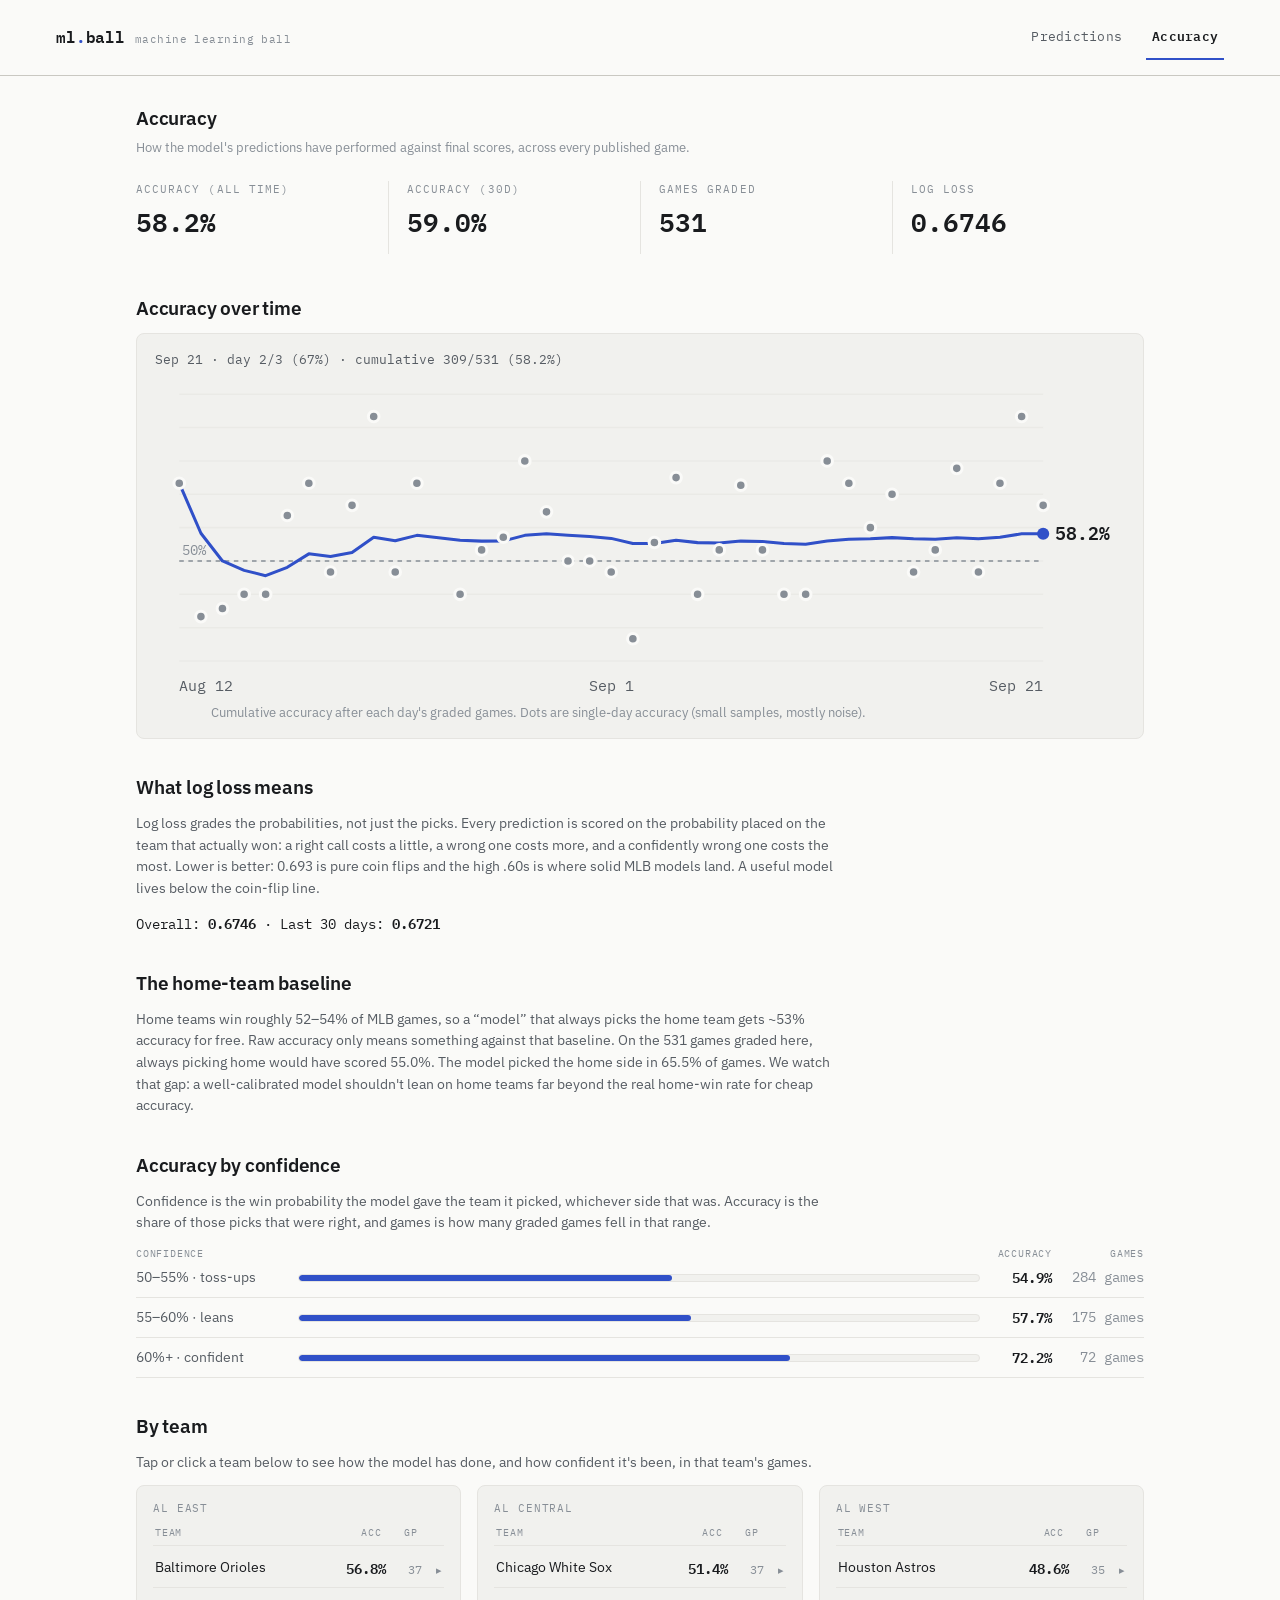
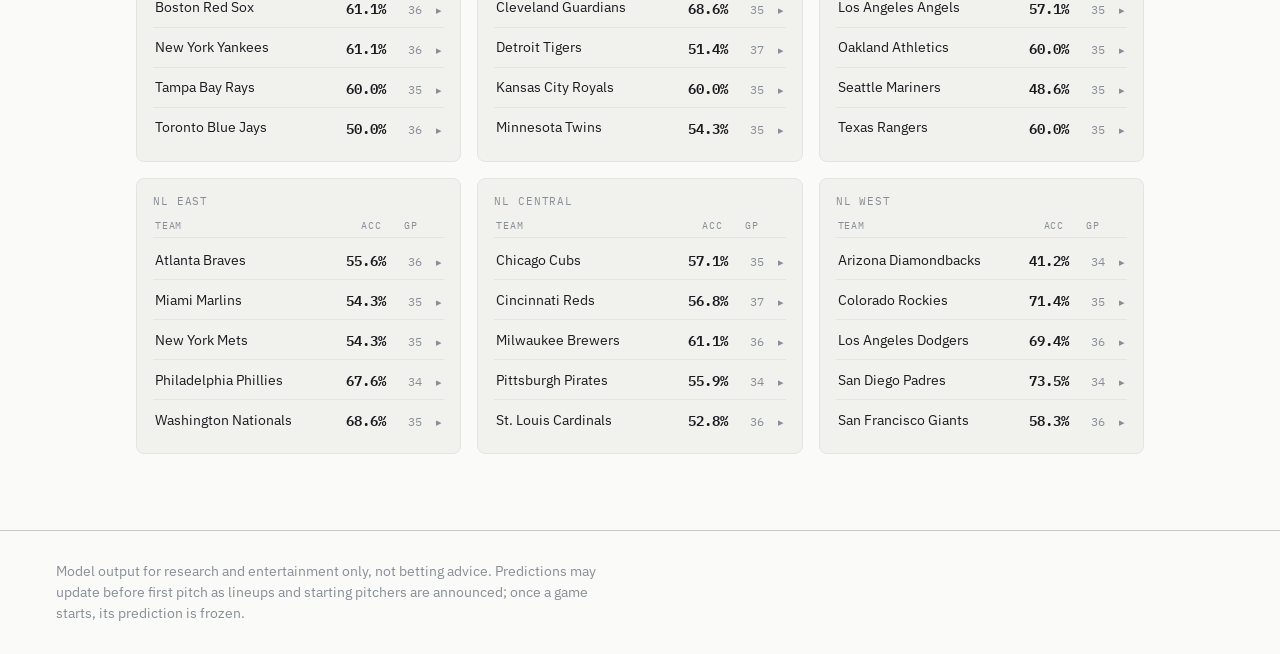
==== commit 8a6cbba5: "Label postseason games with their series and game number" ====
--- a/accuracy.html
+++ b/accuracy.html
@@ -88,6 +88,6 @@
     </div>
   </footer>
 
-  <script src="assets/app.js?v=6874039f" data-root="."></script>
+  <script src="assets/app.js?v=5e86c59c" data-root="."></script>
 </body>
 </html>
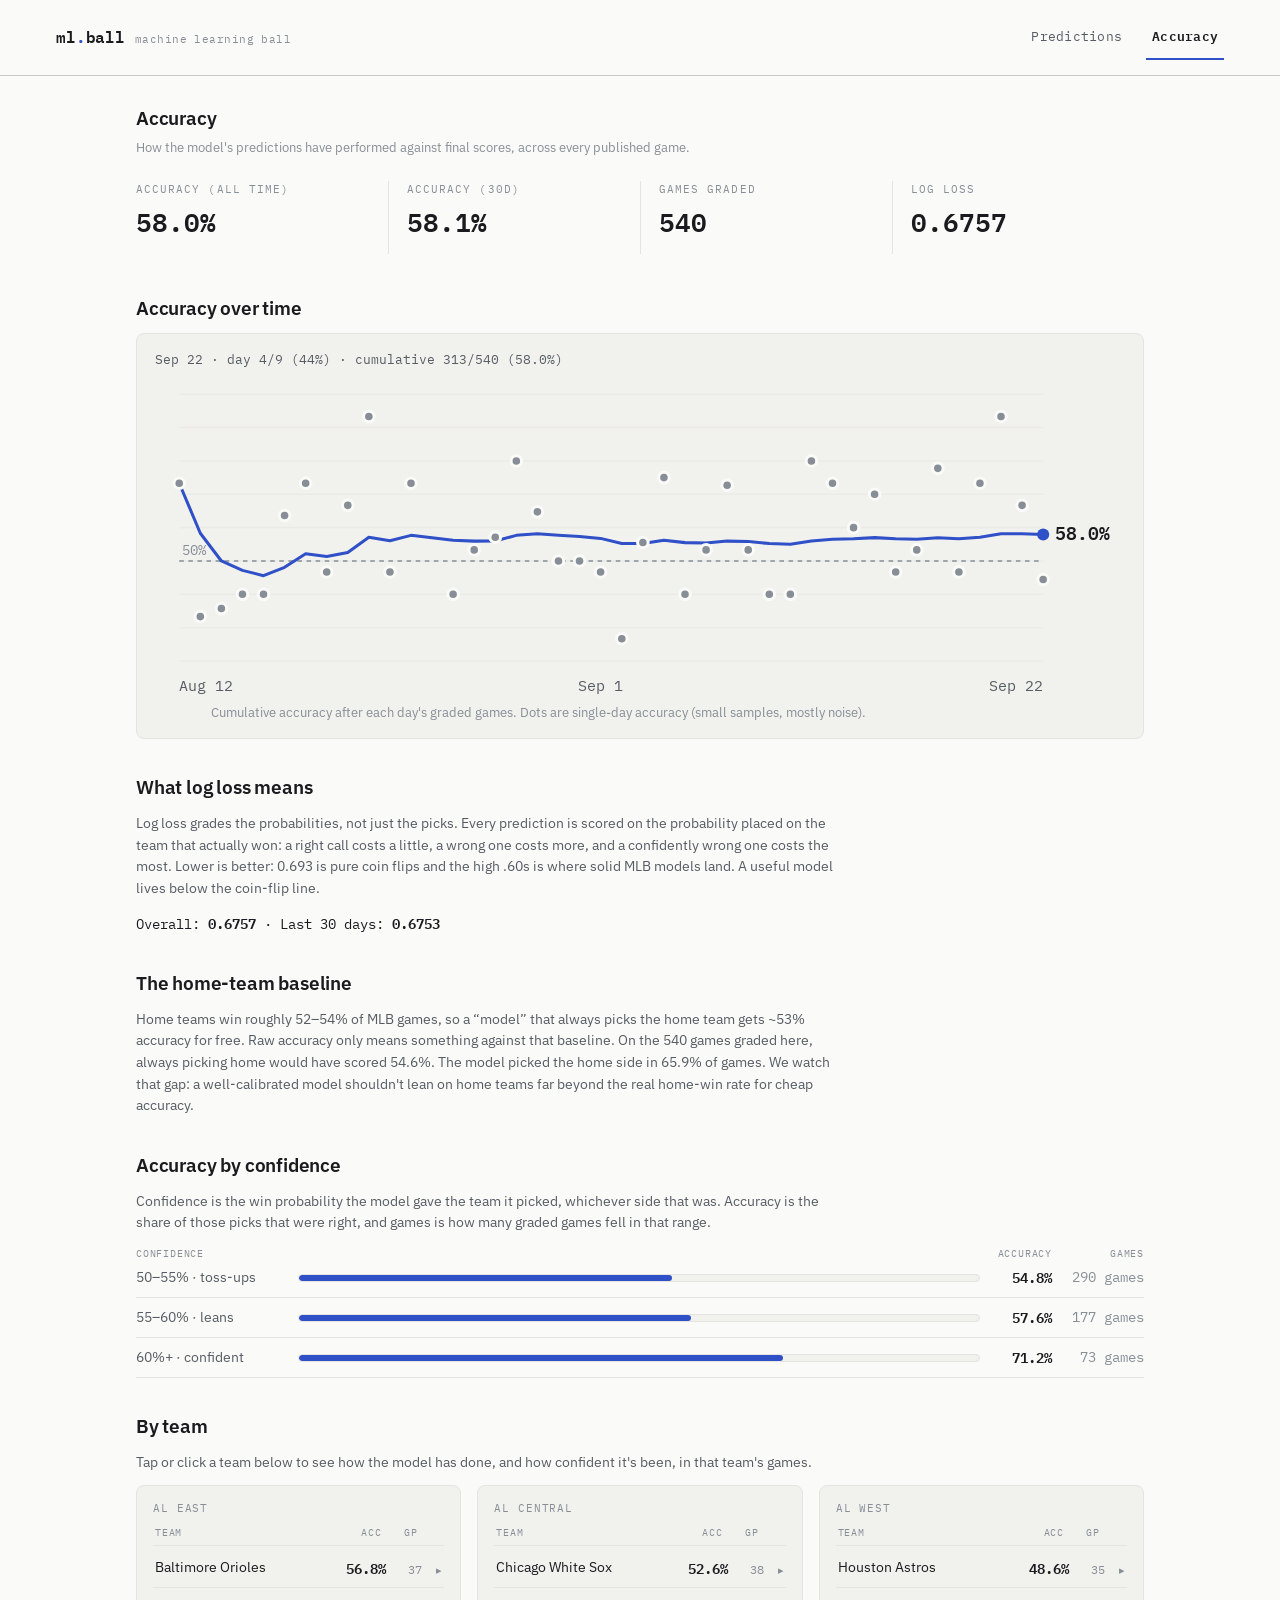
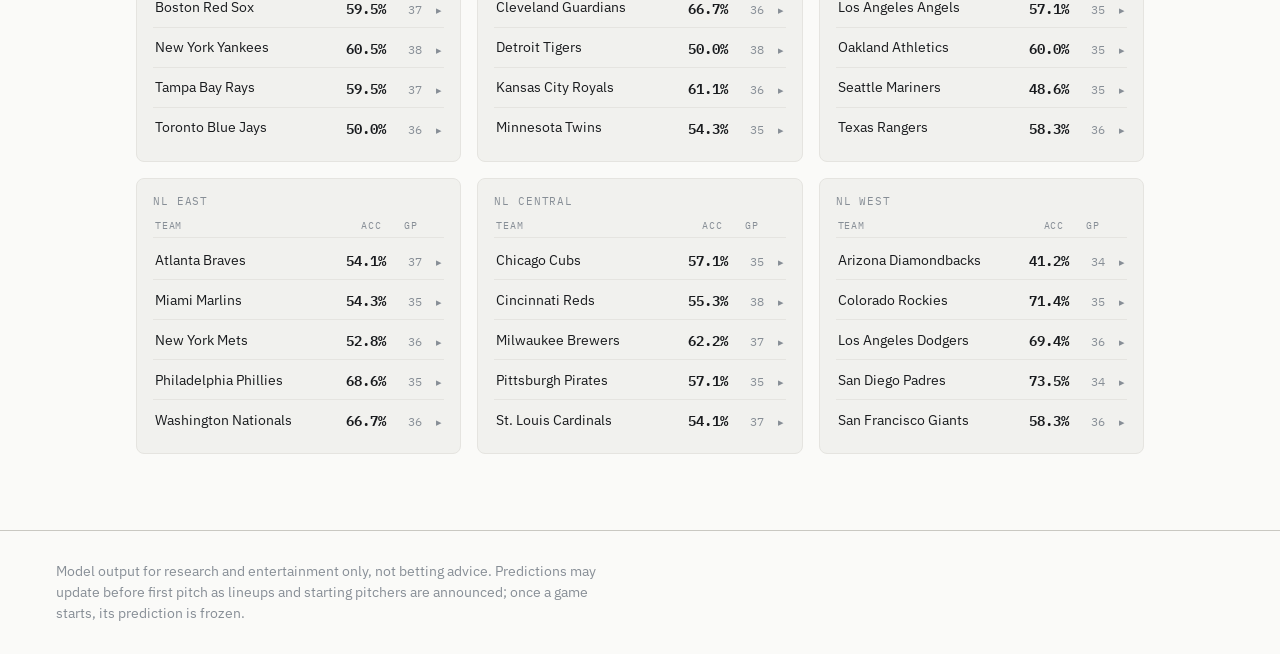
==== commit 7ba0fb01: "Show postponed games: PPD tag on the slate, postponed banner on the game page" ====
--- a/accuracy.html
+++ b/accuracy.html
@@ -88,6 +88,6 @@
     </div>
   </footer>
 
-  <script src="assets/app.js?v=5e86c59c" data-root="."></script>
+  <script src="assets/app.js?v=62a1f4a4" data-root="."></script>
 </body>
 </html>
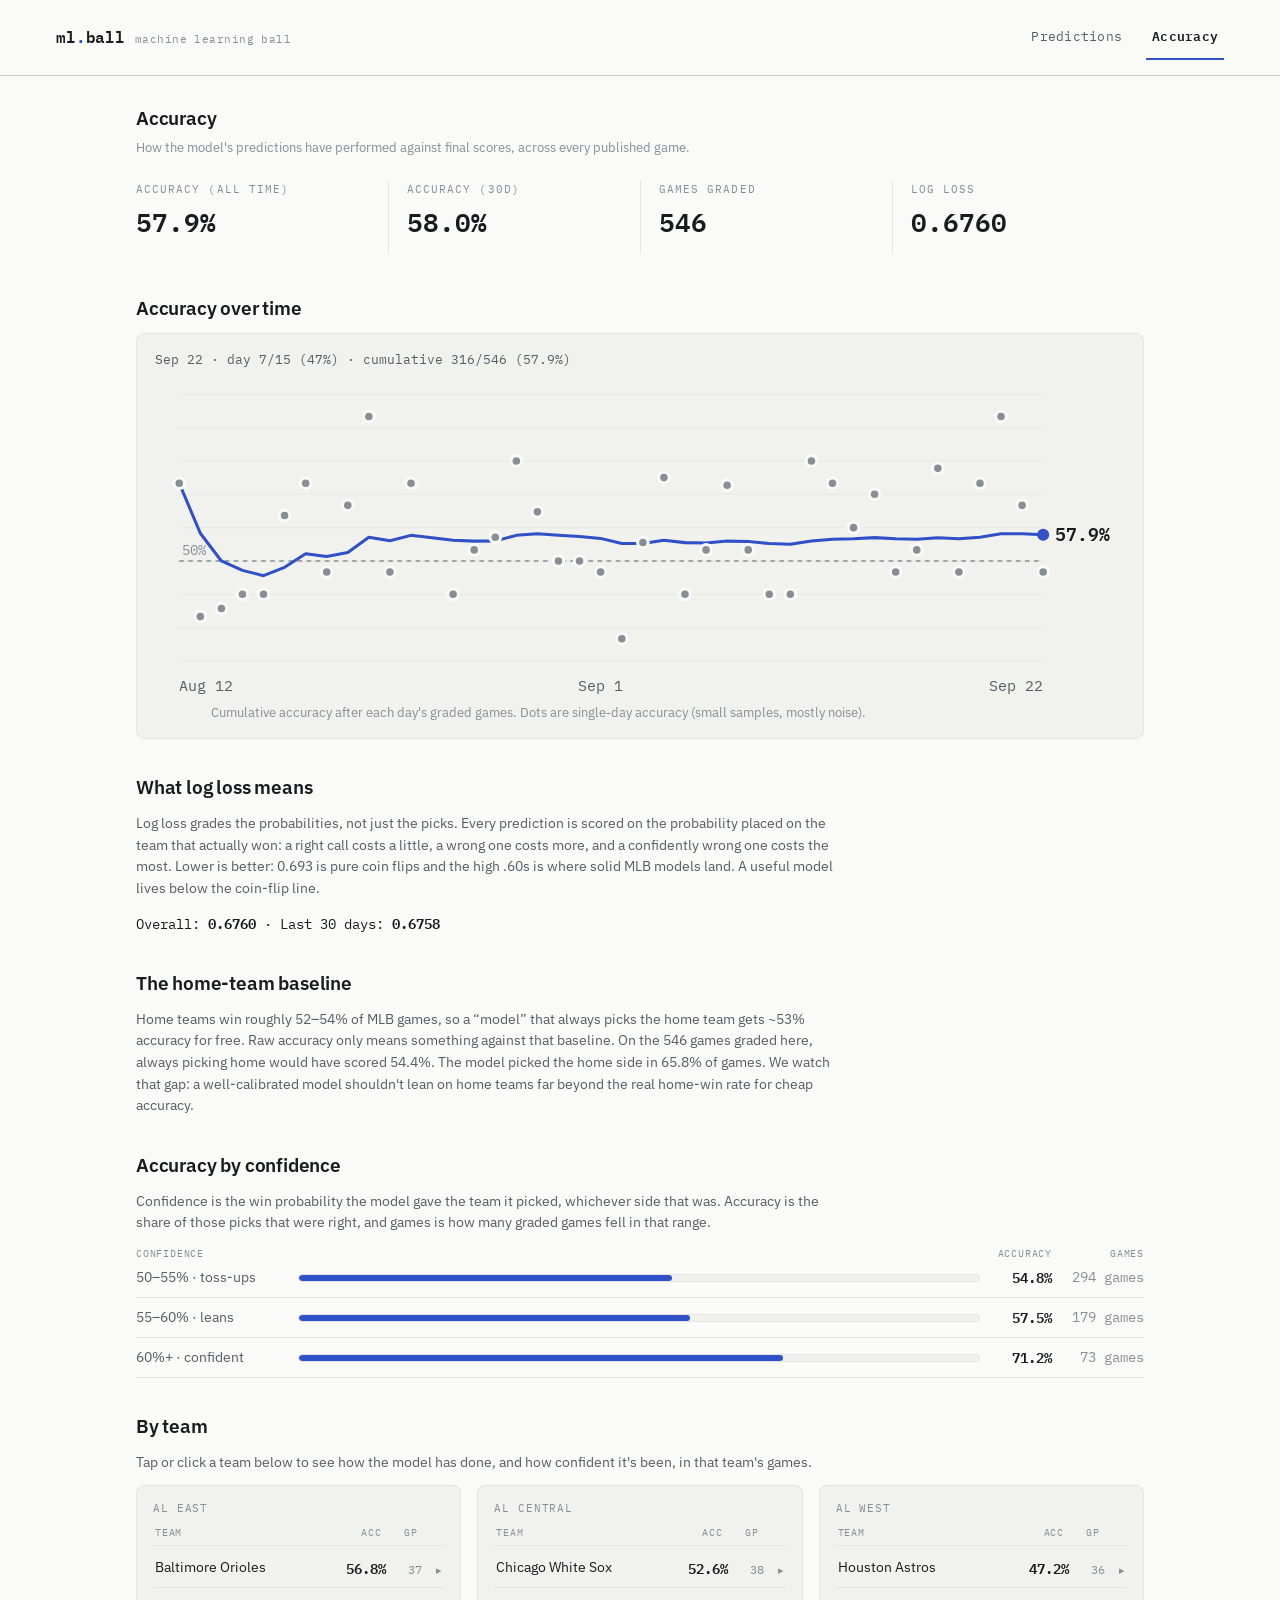
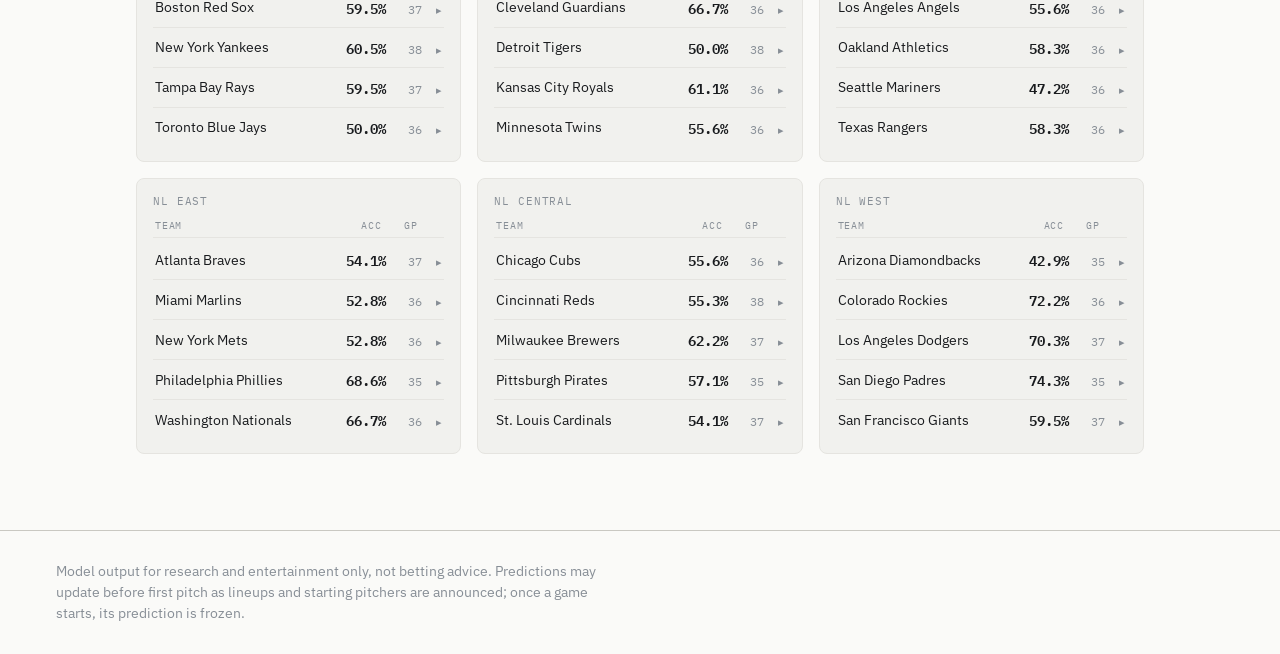
==== commit f4ee7863: "Show accuracy by game type once postseason games are graded" ====
--- a/accuracy.html
+++ b/accuracy.html
@@ -88,6 +88,6 @@
     </div>
   </footer>
 
-  <script src="assets/app.js?v=62a1f4a4" data-root="."></script>
+  <script src="assets/app.js?v=ee539390" data-root="."></script>
 </body>
 </html>
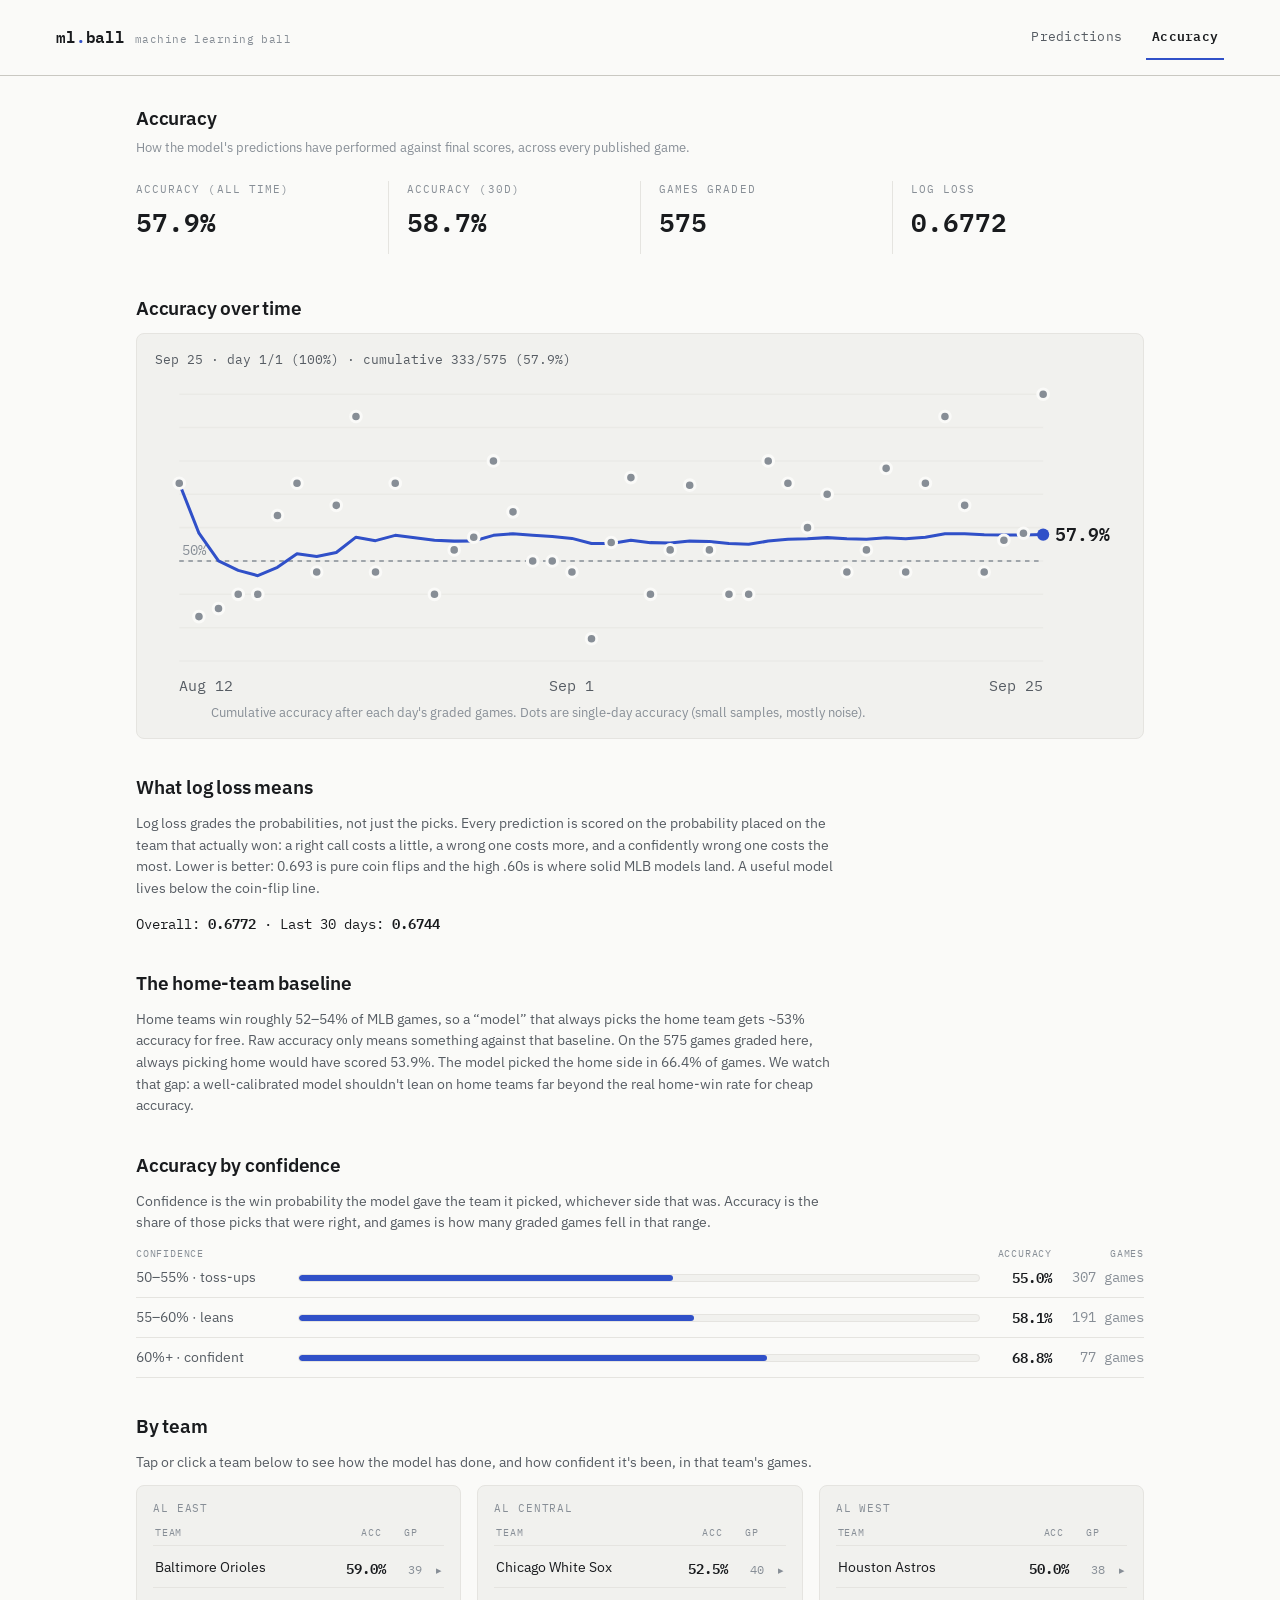
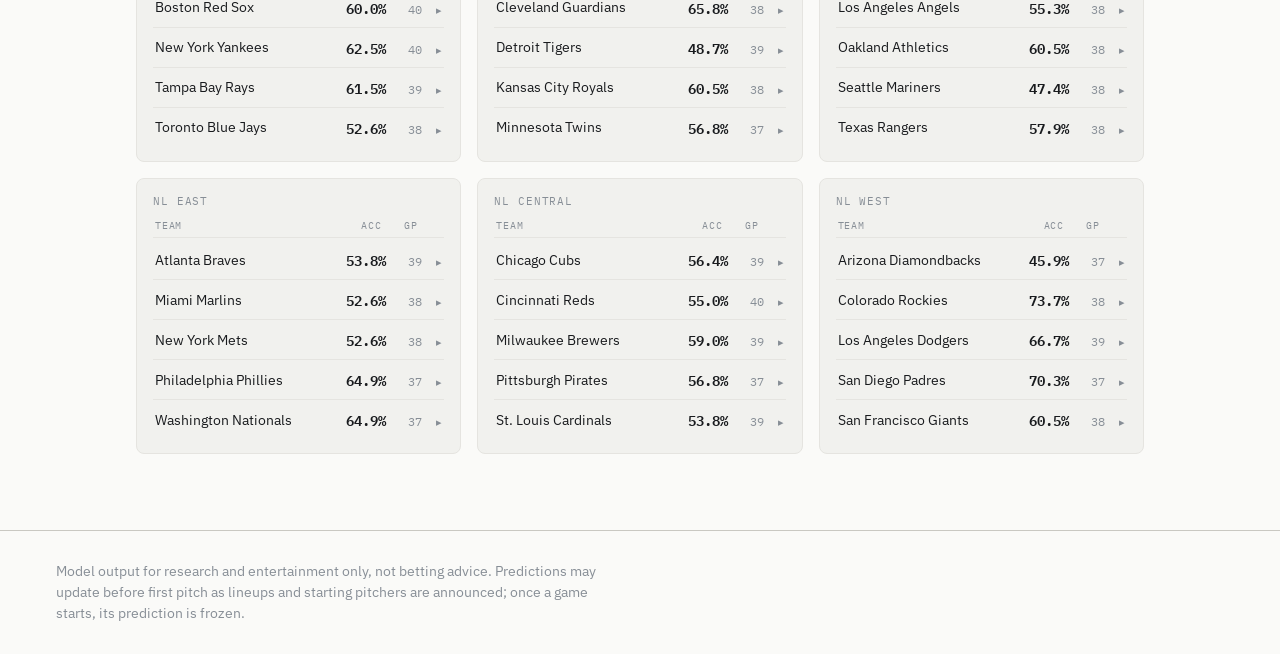
==== commit 2e77389c: "Doubleheader game 2: show TBD start as 'After G1', keep it out of in progress MLB lists a traditiona" ====
--- a/accuracy.html
+++ b/accuracy.html
@@ -88,6 +88,6 @@
     </div>
   </footer>
 
-  <script src="assets/app.js?v=ee539390" data-root="."></script>
+  <script src="assets/app.js?v=b8b6de5e" data-root="."></script>
 </body>
 </html>
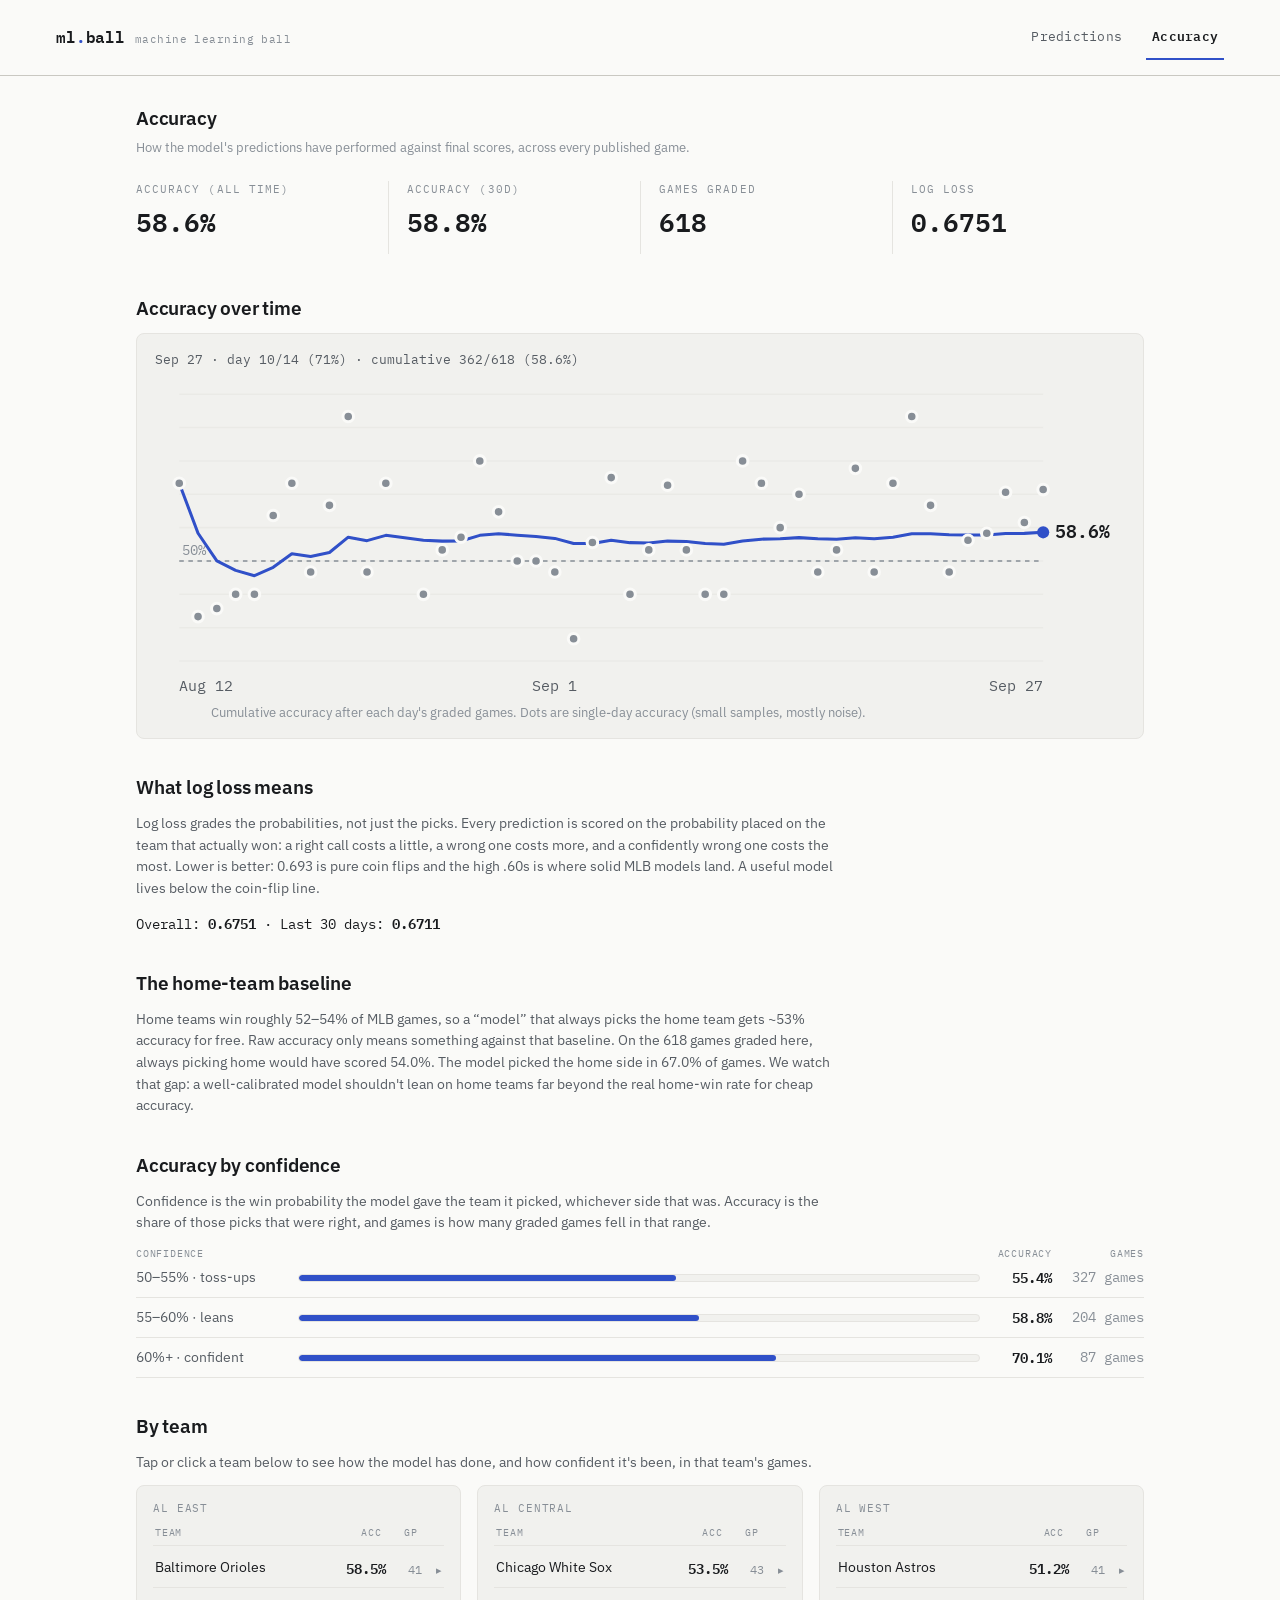
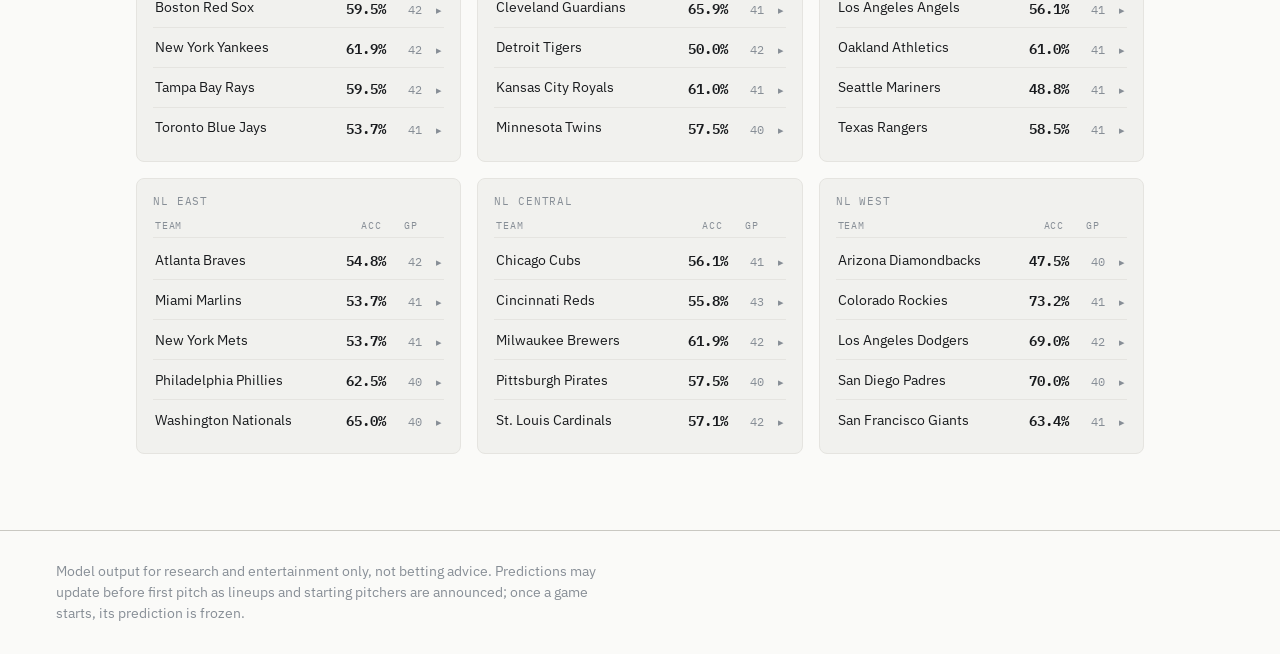
==== commit 50158fe5: "Show postponed and cancelled games as PPD/CNCL instead of in progress Fall back to the prediction's " ====
--- a/accuracy.html
+++ b/accuracy.html
@@ -88,6 +88,6 @@
     </div>
   </footer>
 
-  <script src="assets/app.js?v=b8b6de5e" data-root="."></script>
+  <script src="assets/app.js?v=436e6a3d" data-root="."></script>
 </body>
 </html>
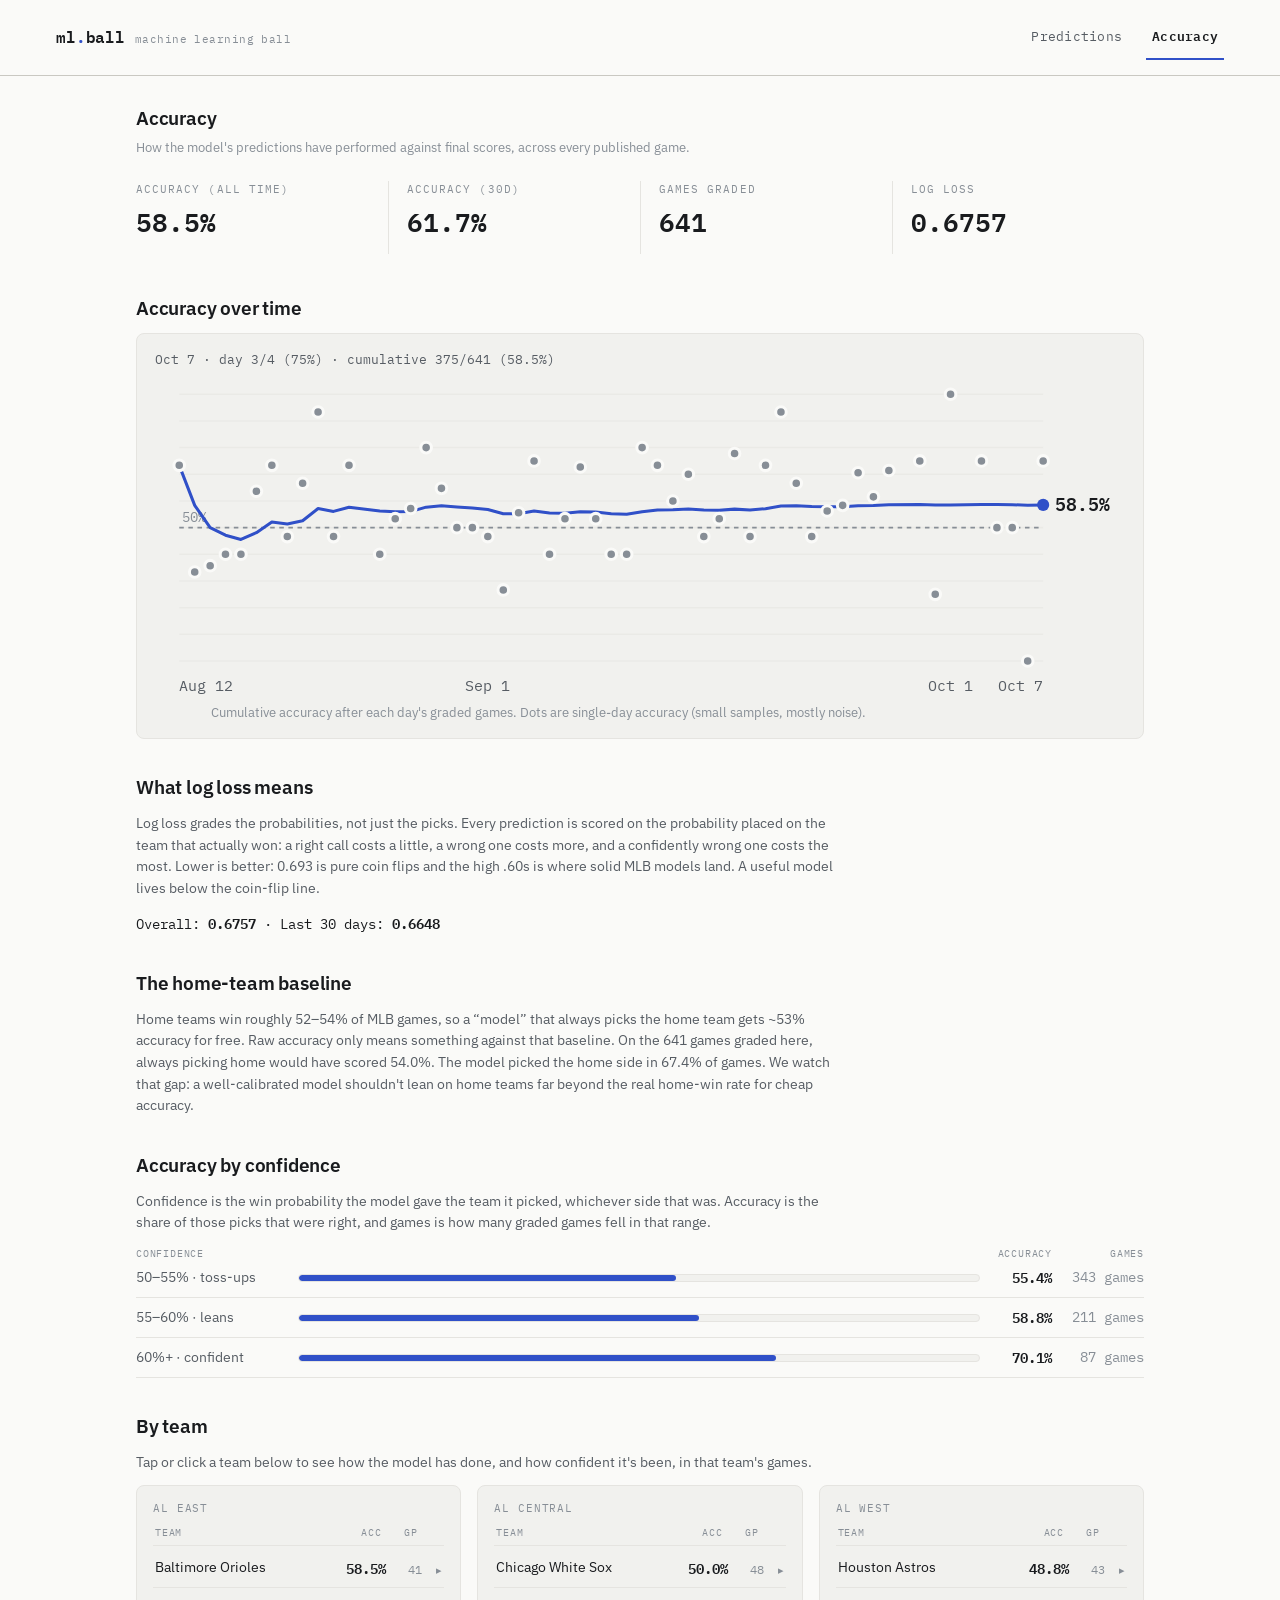
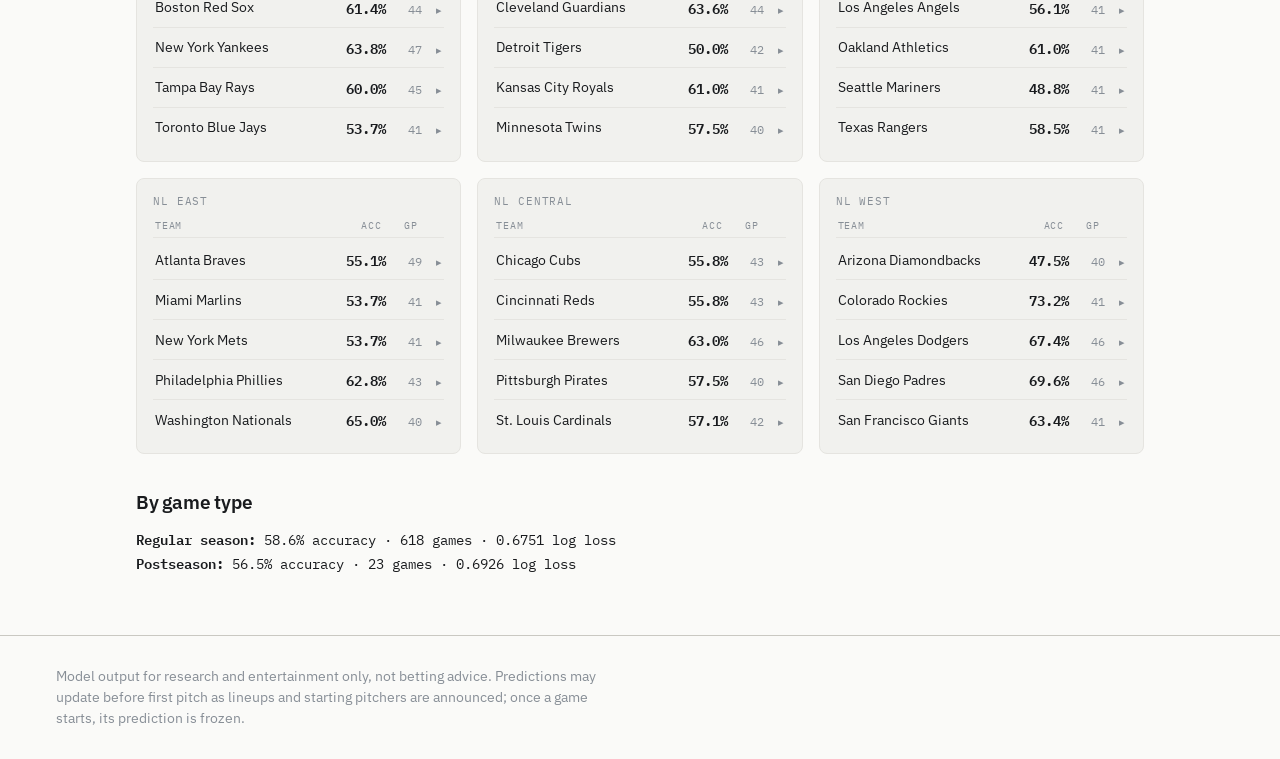
==== commit 424afa7d: "Game page: postseason stats, tabbed player detail, concise team stats - Postseason games carry a pos" ====
--- a/accuracy.html
+++ b/accuracy.html
@@ -17,7 +17,7 @@
   <link rel="preconnect" href="https://fonts.googleapis.com" />
   <link rel="preconnect" href="https://fonts.gstatic.com" crossorigin />
   <link href="https://fonts.googleapis.com/css2?family=IBM+Plex+Sans:wght@400;500;600&family=IBM+Plex+Mono:wght@400;500;600&display=swap" rel="stylesheet" />
-  <link rel="stylesheet" href="assets/site.css?v=6c0a5f46" />
+  <link rel="stylesheet" href="assets/site.css?v=52acc722" />
 </head>
 <body>
   <header class="nav">
@@ -88,6 +88,6 @@
     </div>
   </footer>
 
-  <script src="assets/app.js?v=436e6a3d" data-root="."></script>
+  <script src="assets/app.js?v=a86a928f" data-root="."></script>
 </body>
 </html>
--- a/assets/site.css
+++ b/assets/site.css
@@ -497,6 +497,7 @@
 .flag.ok { color: var(--win); border-color: var(--win); }
 .flag.loss, .flag.result-loss { color: var(--loss); border-color: var(--loss); }
 .flag.quiet { color: var(--faint); border-color: var(--rule); }
+.flag.ps-tag { color: var(--accent); border-color: var(--accent); margin-left: 4px; }
 
 /* ---------- chip legend (collapsible, index.html) ---------- */
 
@@ -726,6 +727,72 @@
 }
 .team-tag { color: var(--ink); font-weight: 600; }
 
+/* Compact two-option switch that sits next to the numbers it changes: the
+   lineup drop-downs (.row-seg) and the team stats header (.stats-seg). */
+.seg {
+  display: flex;
+  width: fit-content;
+  max-width: 100%;
+  border: 1px solid var(--rule-strong);
+  border-radius: var(--radius);
+}
+.seg-tab {
+  appearance: none;
+  margin: 0;
+  padding: 4px 9px;
+  border: 0;
+  background: transparent;
+  color: var(--muted);
+  font-family: var(--font-mono);
+  font-size: 11px;
+  line-height: 14px;
+  font-weight: 500;
+  letter-spacing: 0.03em;
+  cursor: pointer;
+}
+.seg-tab:first-child { border-radius: calc(var(--radius) - 1px) 0 0 calc(var(--radius) - 1px); }
+.seg-tab:last-child { border-radius: 0 calc(var(--radius) - 1px) calc(var(--radius) - 1px) 0; }
+.seg-tab + .seg-tab { border-left: 1px solid var(--rule-strong); }
+.seg-tab:hover { background: var(--paper-2); color: var(--ink); }
+.seg-tab[aria-selected="true"] { background: var(--accent); color: var(--paper); }
+.seg-tab:focus-visible { outline: 2px solid var(--accent); outline-offset: 2px; }
+/* the drop-down's strip: full width, equal-width cells that never wrap */
+.row-seg { width: 100%; margin: 0 0 10px; }
+.row-seg .seg-tab { flex: 1 1 0; padding: 4px 4px; text-align: center; white-space: nowrap; }
+
+/* Team stats pinned bar: shares .compare-row's column template (label | away |
+   home), so its team codes sit over the values below. The season | postseason
+   switch (postseason games only) is in the label cell. Pinned like the lineup
+   thead: same top (just under the win-prob bar, or under the nav while that
+   bar is tucked) and a z-index below .game-sticky's 5. It sticks inside
+   #team-stats only, so it scrolls away with the section. Opaque, and the -8px
+   shadow paints the 8px gap above the pin point the way .slate-section-label
+   does. */
+.compare-row.compare-codes.stats-scope-bar {
+  position: sticky;
+  top: var(--detail-sticky-top, var(--sticky-top));
+  z-index: 4;
+  align-items: center;
+  margin: 0 0 8px;
+  padding: 4px 0 3px;
+  background: var(--paper);
+  box-shadow: 0 -8px 0 var(--paper);
+}
+/* the switch shrinks with its cell instead of overflowing it (tabs clip with an
+   ellipsis as a last resort); the narrow-screen padding keeps them whole down
+   to 320px */
+.stats-scope-bar .compare-label { min-width: 0; }
+.stats-scope-bar .seg-tab { text-transform: none; white-space: nowrap; min-width: 0; overflow: hidden; text-overflow: ellipsis; }
+@media (max-width: 344px) {
+  .stats-scope-bar .seg-tab { padding: 4px 4px; letter-spacing: 0; }
+}
+/* the bar spans the section, so on a wide screen the groups stack in one
+   column of the same width instead of the two-column grid */
+@media (min-width: 900px) {
+  #team-stats .compare-cols { grid-template-columns: 1fr; max-width: 620px; }
+  #team-stats .stats-scope-bar { max-width: 620px; }
+}
+
 .game-meta { margin-top: 12px; display: flex; flex-direction: column; gap: 4px; }
 .meta-row { font-size: 14px; color: var(--muted); }
 
@@ -795,6 +862,7 @@
 .table-scroll th, .table-scroll td { white-space: nowrap; }
 
 .sp-season-table th, .sp-season-table td { text-align: center; }
+.sp-season-table td.sp-row-label { text-align: left; font-family: var(--font-mono); font-size: 10.5px; letter-spacing: 0.06em; text-transform: uppercase; color: var(--faint); }
 
 /* The collapsed lineup table (game.html) is the one table-scroll consumer
    cut down to fit 360px without horizontal scrolling (5 columns instead of
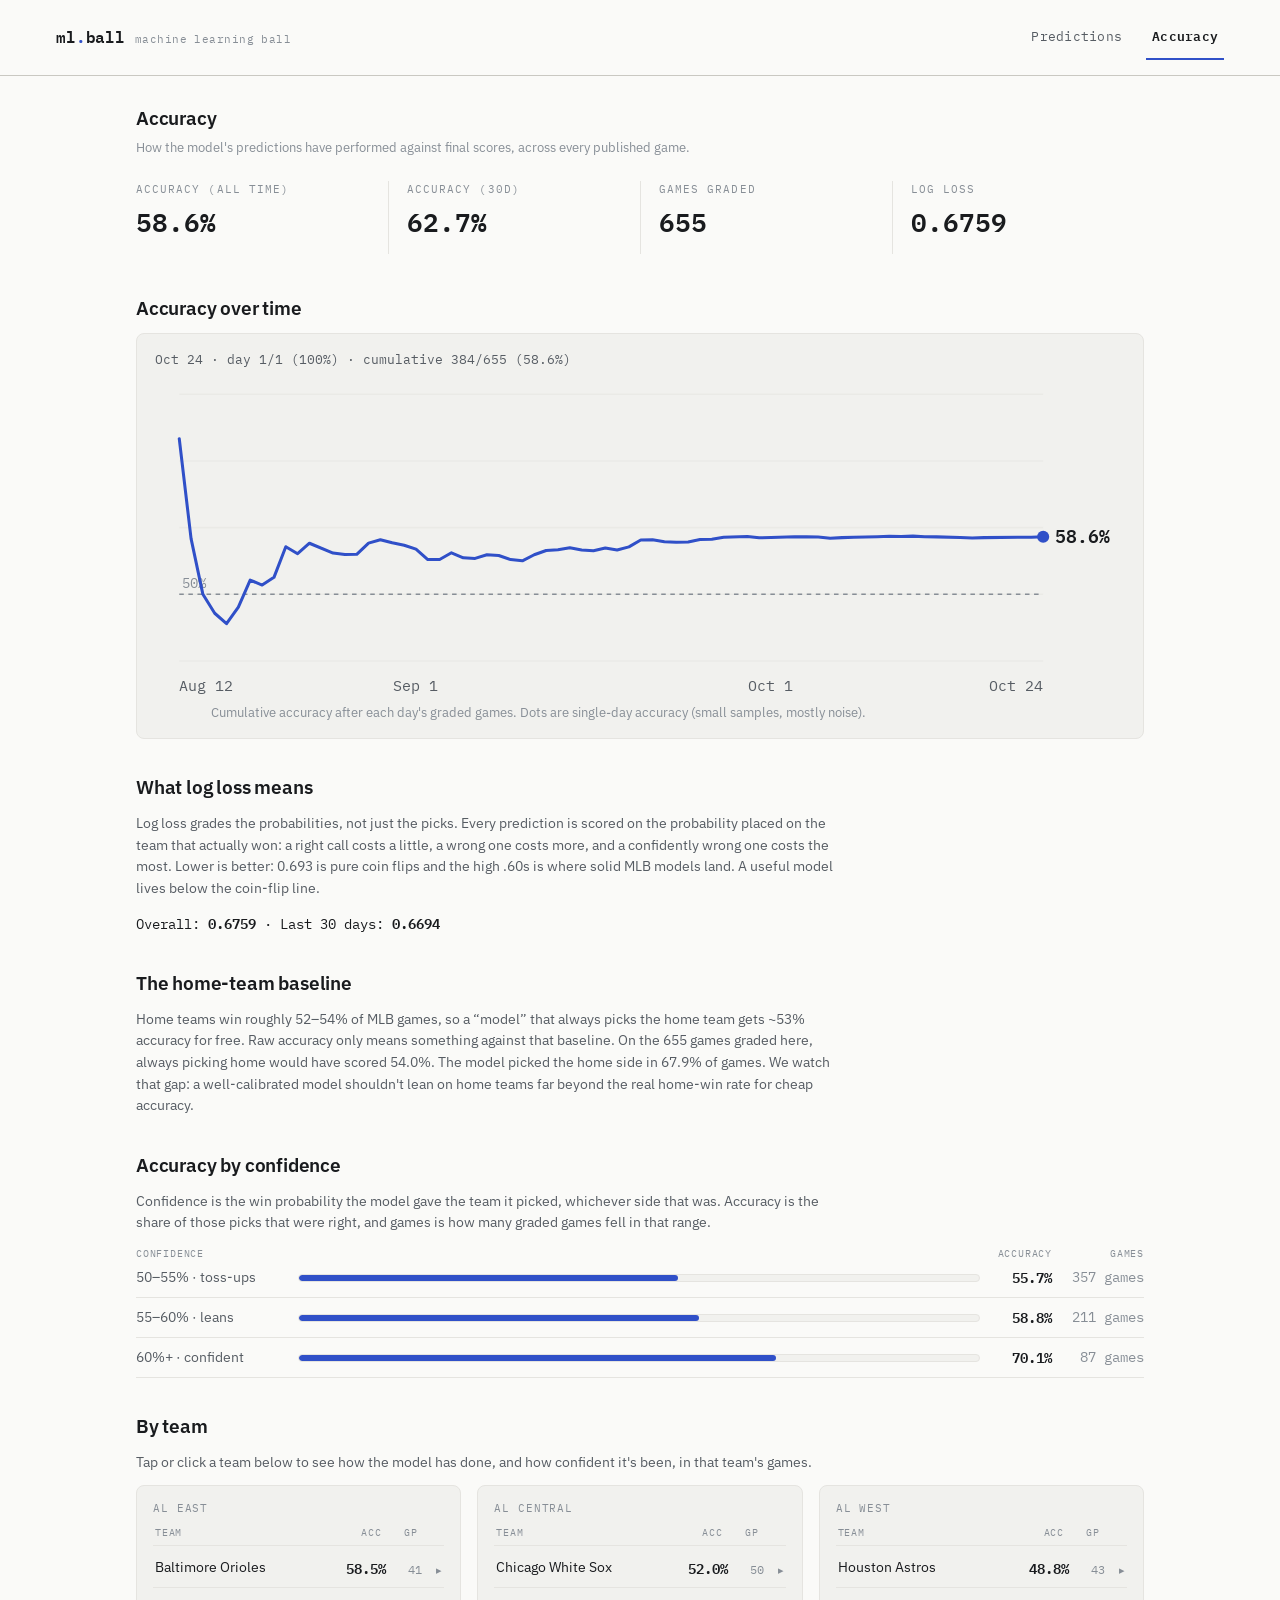
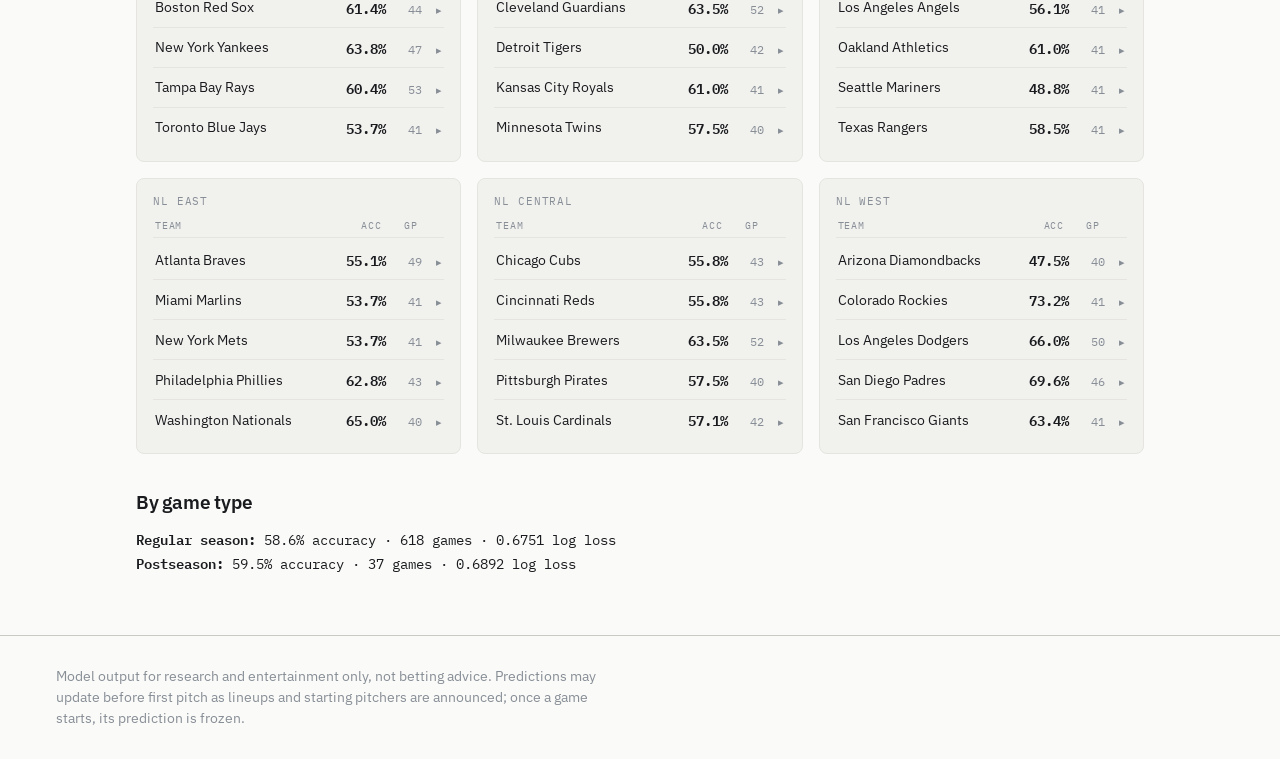
==== commit 9eea1386: "game page: 2x2 team stats grid, pitchers before team stats, Recent games tag columns - Team stats la" ====
--- a/accuracy.html
+++ b/accuracy.html
@@ -17,7 +17,7 @@
   <link rel="preconnect" href="https://fonts.googleapis.com" />
   <link rel="preconnect" href="https://fonts.gstatic.com" crossorigin />
   <link href="https://fonts.googleapis.com/css2?family=IBM+Plex+Sans:wght@400;500;600&family=IBM+Plex+Mono:wght@400;500;600&display=swap" rel="stylesheet" />
-  <link rel="stylesheet" href="assets/site.css?v=52acc722" />
+  <link rel="stylesheet" href="assets/site.css?v=ccd7187d" />
 </head>
 <body>
   <header class="nav">
@@ -88,6 +88,6 @@
     </div>
   </footer>
 
-  <script src="assets/app.js?v=a86a928f" data-root="."></script>
+  <script src="assets/app.js?v=81176c9b" data-root="."></script>
 </body>
 </html>
--- a/assets/site.css
+++ b/assets/site.css
@@ -760,37 +760,33 @@
 .row-seg { width: 100%; margin: 0 0 10px; }
 .row-seg .seg-tab { flex: 1 1 0; padding: 4px 4px; text-align: center; white-space: nowrap; }
 
-/* Team stats pinned bar: shares .compare-row's column template (label | away |
-   home), so its team codes sit over the values below. The season | postseason
-   switch (postseason games only) is in the label cell. Pinned like the lineup
-   thead: same top (just under the win-prob bar, or under the nav while that
-   bar is tucked) and a z-index below .game-sticky's 5. It sticks inside
+/* Team stats pinned bar (postseason games only): the section heading with the
+   season | postseason switch pushed to its right, on one line. Pinned like the
+   lineup thead: same top (just under the win-prob bar, or under the nav while
+   that bar is tucked) and a z-index below .game-sticky's 5. It sticks inside
    #team-stats only, so it scrolls away with the section. Opaque, and the -8px
    shadow paints the 8px gap above the pin point the way .slate-section-label
    does. */
-.compare-row.compare-codes.stats-scope-bar {
+.stats-scope-bar {
   position: sticky;
   top: var(--detail-sticky-top, var(--sticky-top));
   z-index: 4;
+  display: flex;
   align-items: center;
+  gap: 10px;
   margin: 0 0 8px;
   padding: 4px 0 3px;
   background: var(--paper);
   box-shadow: 0 -8px 0 var(--paper);
 }
-/* the switch shrinks with its cell instead of overflowing it (tabs clip with an
+.stats-scope-bar h2 { flex: none; margin: 0; line-height: 1.2; white-space: nowrap; }
+/* the switch shrinks with the bar instead of overflowing it (tabs clip with an
    ellipsis as a last resort); the narrow-screen padding keeps them whole down
    to 320px */
-.stats-scope-bar .compare-label { min-width: 0; }
+.stats-scope-bar .seg { min-width: 0; margin-left: auto; }
 .stats-scope-bar .seg-tab { text-transform: none; white-space: nowrap; min-width: 0; overflow: hidden; text-overflow: ellipsis; }
 @media (max-width: 344px) {
   .stats-scope-bar .seg-tab { padding: 4px 4px; letter-spacing: 0; }
-}
-/* the bar spans the section, so on a wide screen the groups stack in one
-   column of the same width instead of the two-column grid */
-@media (min-width: 900px) {
-  #team-stats .compare-cols { grid-template-columns: 1fr; max-width: 620px; }
-  #team-stats .stats-scope-bar { max-width: 620px; }
 }
 
 .game-meta { margin-top: 12px; display: flex; flex-direction: column; gap: 4px; }
@@ -1096,7 +1092,7 @@
 
 .compare-cols { display: grid; grid-template-columns: 1fr; }
 @media (min-width: 900px) {
-  .compare-cols { grid-template-columns: 1fr 1fr; gap: 0 44px; }
+  .compare-cols { grid-template-columns: 1fr 1fr; gap: 0 44px; align-items: start; }
 }
 .compare-group { margin-bottom: 22px; }
 .compare-group h3 {
@@ -1104,8 +1100,6 @@
   font-size: 13.5px;
   font-weight: 600;
   margin: 0;
-  padding: 10px 0 6px;
-  border-bottom: 1px solid var(--rule-strong);
   color: var(--ink);
 }
 .compare-row {
@@ -1118,23 +1112,29 @@
   font-size: 13.5px;
   font-variant-numeric: tabular-nums;
 }
-.compare-row.compare-codes {
-  font-family: var(--font-mono);
+/* A group's heading row is a .compare-row (same column template at every
+   width), so the team codes in its value cells sit exactly over the values
+   below; the title (h3) is in the label cell. The negative right margin
+   cancels the letter-spacing the last glyph of a code carries. */
+.compare-row.compare-head {
+  padding: 10px 0 6px;
+  border-bottom-color: var(--rule-strong);
+}
+.compare-head .compare-val {
+  margin-right: -0.11em;
   font-size: 10px;
+  font-weight: 500;
   letter-spacing: 0.11em;
   text-transform: uppercase;
   color: var(--faint);
-  font-weight: 500;
-  padding: 4px 0 7px;
-}
-.compare-row.compare-codes .compare-val { color: var(--faint); font-family: var(--font-mono); font-weight: 500; }
+}
 .compare-label { font-size: 13px; color: var(--muted); }
 .compare-val { font-family: var(--font-mono); text-align: right; color: var(--ink); }
 .compare-val.better { color: var(--accent); font-weight: 600; }
 
 .form-chip {
   display: grid;
-  grid-template-columns: 64px 1fr 60px 28px;
+  grid-template-columns: 64px 1ch 1fr 58px 60px 28px;
   align-items: center;
   gap: 8px;
   padding: 5px 0;
@@ -1142,9 +1142,15 @@
   font-size: 13px;
 }
 .form-chip .fc-date { color: var(--faint); font-family: var(--font-mono); font-size: 12px; white-space: nowrap; }
+.form-chip .fc-at { color: var(--faint); font-family: var(--font-mono); font-size: 12px; text-align: right; }
 .form-chip .fc-opp { color: var(--muted); }
 .form-chip .fc-score { font-family: var(--font-mono); }
 .form-chip .flag { justify-self: start; }
+/* the postseason tag has its own fixed column (empty on a regular-season
+   game), so every tag is the same box whatever its text ("PS", "LCS G7") and
+   starts at the same x whatever the opponent. */
+.form-chip .fc-ps { min-width: 0; }
+.form-chip .fc-ps .ps-tag { display: flex; justify-content: center; width: 100%; margin-left: 0; }
 
 /* upgradeRecentFormLinks (app.js) swaps a plain <div class="form-chip"> for
    an <a class="form-chip"> once its past game resolves to exactly one
@@ -1214,7 +1220,15 @@
   .compare-group h3 { font-size: 13.5px; }
   .compare-row { grid-template-columns: 1fr 60px 60px; gap: 6px; font-size: 12.5px; }
 
-  .form-chip { grid-template-columns: 52px 1fr 46px 24px; gap: 6px; font-size: 12px; }
+  .form-chip { grid-template-columns: 52px 1ch 1fr 52px 46px 24px; gap: 6px; font-size: 12px; }
+  .form-chip .fc-ps .ps-tag { padding-left: 3px; padding-right: 3px; }
+  /* at 320px the panel's own 18px side padding plus the columns above leave
+     the opponent cell ~43px; this trims both so it keeps ~70px (the longest
+     tag, "LCS G7", needs ~47px, a date ~44px) */
+  @media (max-width: 340px) {
+    .form-col { padding-left: 12px; padding-right: 12px; }
+    .form-chip { grid-template-columns: 46px 1ch 1fr 50px 42px 22px; gap: 5px; }
+  }
 }
 
 /* ---------- accuracy history panel ---------- */
